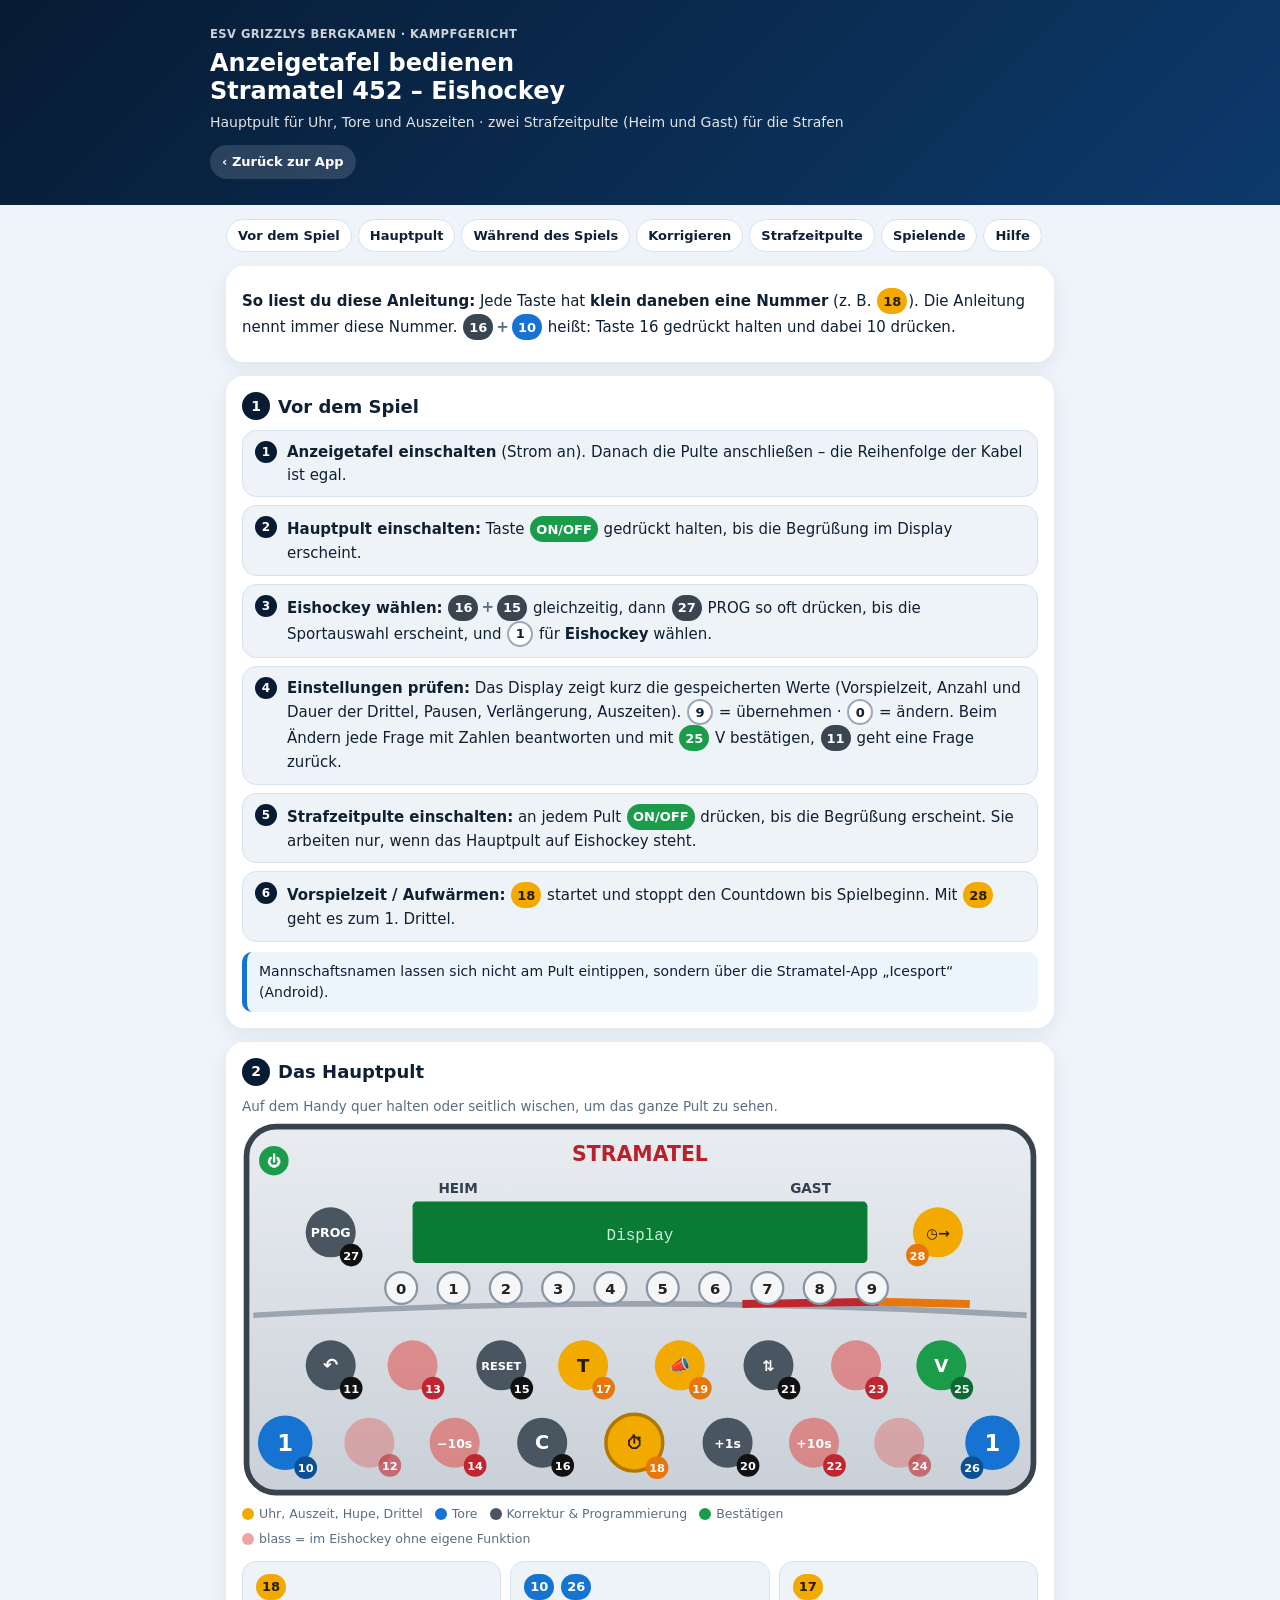
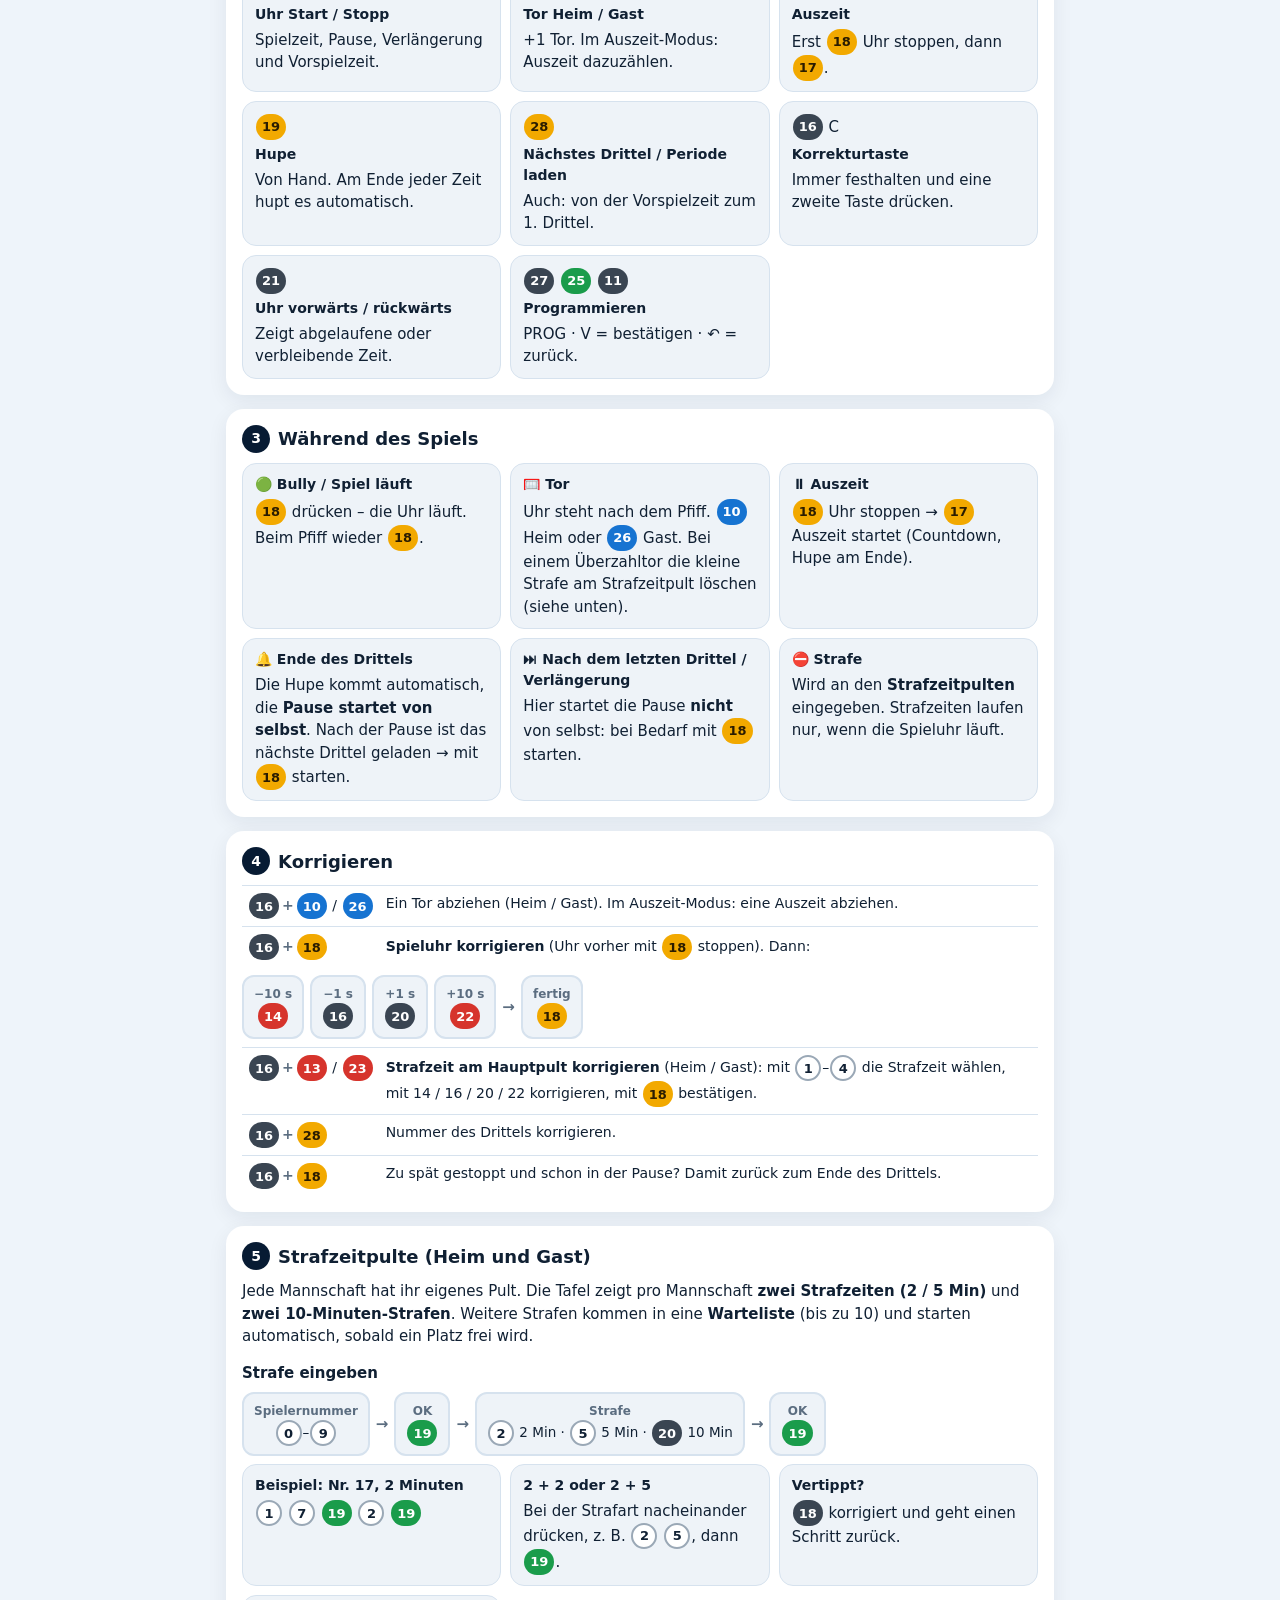
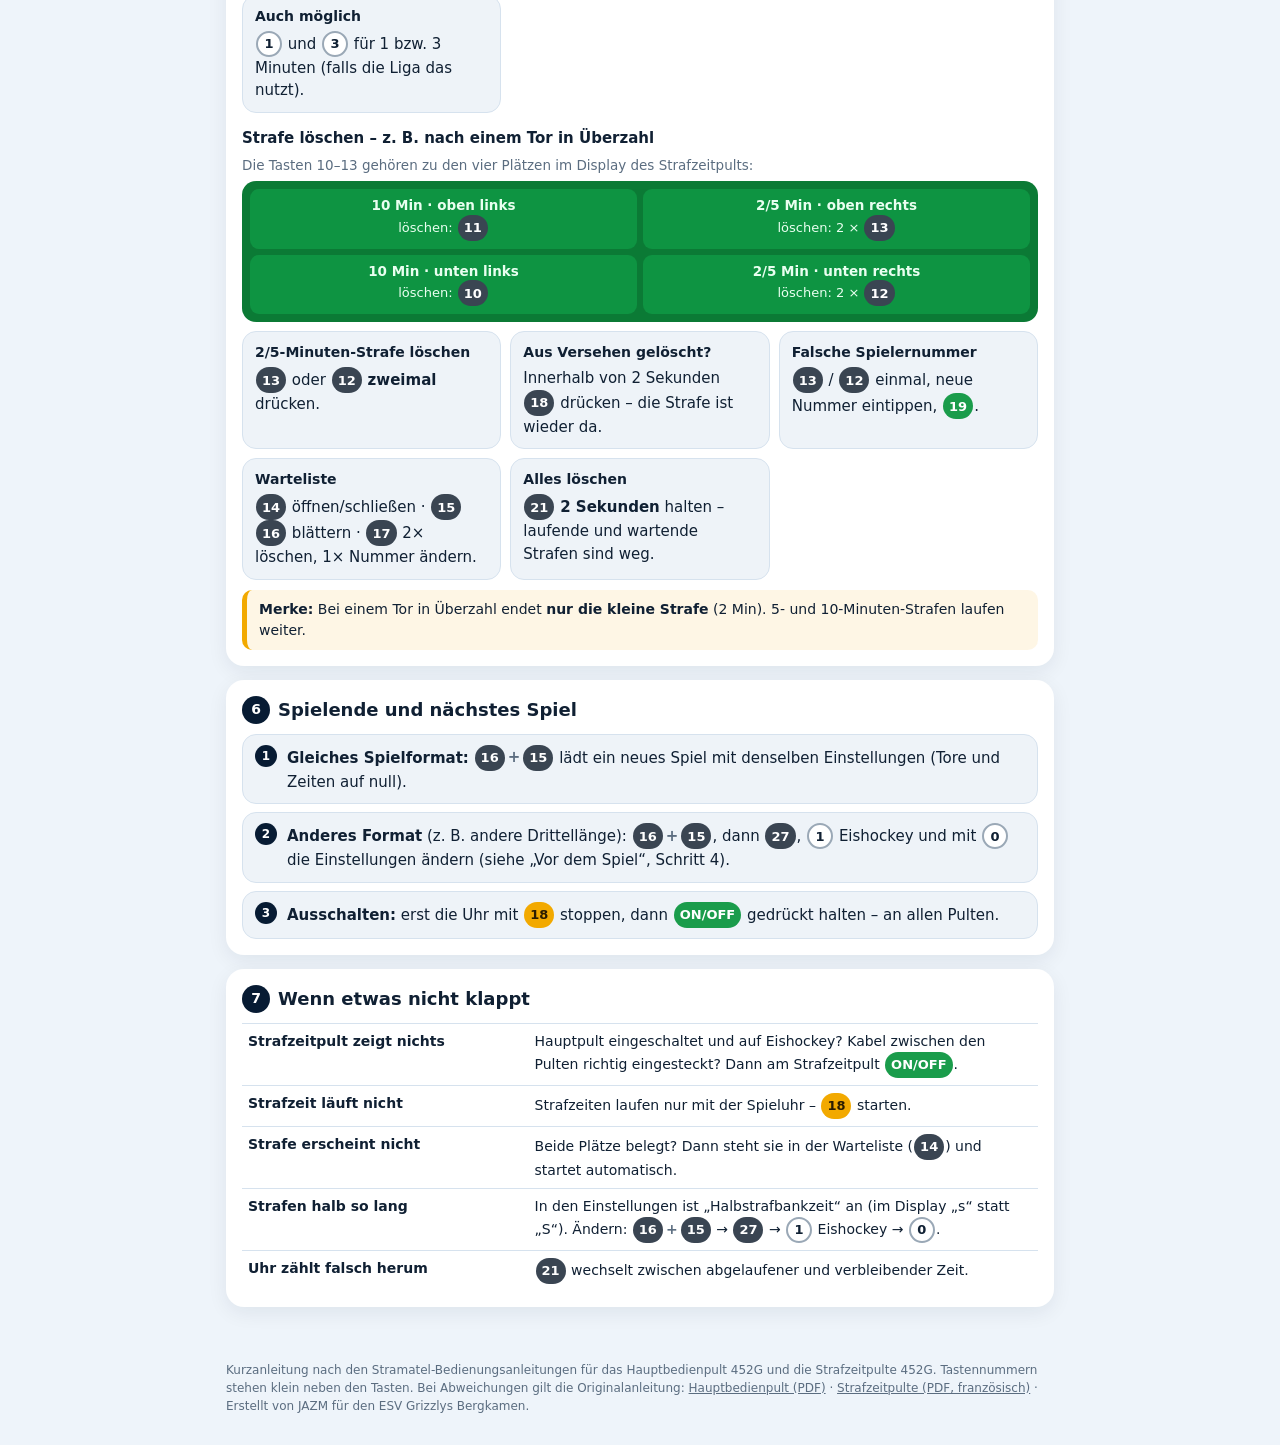
==== anleitung-anzeigetafel.html @ 380db05e "Test 1.9.1.115 (Admin-Bereich)" ====
<!doctype html>
<html lang="de">
<head>
<meta charset="utf-8">
<meta name="viewport" content="width=device-width,initial-scale=1,viewport-fit=cover">
<title>Anzeigetafel bedienen – Stramatel 452</title>
<meta name="author" content="JAZM">
<style>
:root{--bg:#eef4fa;--card:#fff;--text:#102033;--muted:#5b6d80;--line:#d6e2ee;--navy:#071b33;--blue:#1673d1;--red:#d6342c;--yellow:#f2a900;--green:#1a9c4b;--grey:#5f6b78;--chip:#eef3f8}
@media (prefers-color-scheme:dark){:root{--bg:#08111d;--card:#111d2d;--text:#e7eef8;--muted:#9fb1c5;--line:#24364d;--chip:#1a2a3f}}
*{box-sizing:border-box}
body{margin:0;background:var(--bg);color:var(--text);font:15px/1.5 system-ui,-apple-system,"Segoe UI",Roboto,sans-serif}
header{background:linear-gradient(135deg,#071b33,#0d3a6b);color:#fff;padding:22px 16px 26px}
header .in,main{max-width:860px;margin:0 auto}
header small{opacity:.8;font-weight:600;letter-spacing:.04em;text-transform:uppercase;font-size:11.5px}
header h1{margin:4px 0 6px;font-size:24px;line-height:1.2}
header p{margin:0;opacity:.88;font-size:14px}
main{padding:14px 16px 40px}
section{background:var(--card);border-radius:18px;padding:16px;margin:0 0 14px;box-shadow:0 6px 20px rgba(8,31,55,.07)}
h2{font-size:18px;margin:0 0 10px;display:flex;align-items:center;gap:8px}
h2 .n{display:inline-grid;place-items:center;width:28px;height:28px;border-radius:50%;background:var(--navy);color:#fff;font-size:14px;flex:0 0 auto}
@media (prefers-color-scheme:dark){h2 .n{background:#2b5d96}}
h3{font-size:15px;margin:14px 0 6px}
p{margin:6px 0}
.muted{color:var(--muted);font-size:13.5px}
.k{display:inline-grid;place-items:center;min-width:26px;height:26px;padding:0 6px;border-radius:13px;font-weight:800;font-size:13px;color:#fff;background:var(--grey);vertical-align:middle;margin:0 1px;line-height:1}
.k.b{background:var(--blue)}.k.r{background:var(--red)}.k.y{background:var(--yellow);color:#2a1c00}.k.g{background:var(--green)}.k.d{background:#3a4552}.k.n{background:#fff;color:#102033;border:2px solid #9aa8b6}
.plus{font-weight:900;color:var(--muted);margin:0 2px}
.steps{display:grid;gap:8px;margin:8px 0 0;padding:0;list-style:none;counter-reset:s}
.steps li{position:relative;padding:10px 12px 10px 44px;border:1px solid var(--line);border-radius:14px;background:var(--chip)}
.steps li::before{counter-increment:s;content:counter(s);position:absolute;left:12px;top:10px;width:22px;height:22px;border-radius:50%;background:var(--navy);color:#fff;font-weight:800;font-size:12px;display:grid;place-items:center}
@media (prefers-color-scheme:dark){.steps li::before{background:#2b5d96}}
.grid{display:grid;grid-template-columns:repeat(auto-fill,minmax(230px,1fr));gap:9px}
.tile{border:1px solid var(--line);border-radius:14px;padding:10px 12px;background:var(--chip)}
.tile>b:first-child,.tile>.keys+b{display:block;font-size:14px;margin-bottom:4px}
.tile .keys{margin:2px 0 4px}
.flow{display:flex;flex-wrap:wrap;align-items:center;gap:6px;margin:8px 0}
.flow .box{border:2px solid var(--line);border-radius:12px;padding:8px 10px;background:var(--chip);font-size:13.5px;text-align:center}
.flow .box b{display:block;font-size:12px;color:var(--muted);font-weight:700}
.flow .arr{font-weight:900;color:var(--muted)}
.svgwrap{overflow-x:auto;margin:6px -6px 0;padding:0 6px}
svg.pult{width:100%;min-width:500px;height:auto;display:block}
.legend{display:flex;flex-wrap:wrap;gap:6px 12px;margin-top:8px;font-size:12.5px;color:var(--muted)}
.legend span{display:inline-flex;align-items:center;gap:5px}
.legend i{width:12px;height:12px;border-radius:50%;display:inline-block}
.warn{border-left:5px solid var(--yellow);background:rgba(242,169,0,.1);border-radius:10px;padding:9px 12px;margin:10px 0 0;font-size:14px}
.tip{border-left:5px solid var(--blue);background:rgba(22,115,209,.08);border-radius:10px;padding:9px 12px;margin:10px 0 0;font-size:14px}
table{width:100%;border-collapse:collapse;font-size:14px}
td{padding:7px 6px;border-top:1px solid var(--line);vertical-align:top}
td:first-child{white-space:nowrap;width:1%}
table.hilfe td:first-child{white-space:normal;width:36%;font-weight:700}
.slots{display:grid;grid-template-columns:1fr 1fr;gap:6px;background:#0b7a35;border-radius:14px;padding:8px;margin-top:6px}
.slots div{background:#0e9442;color:#e9fff0;border-radius:9px;padding:8px;text-align:center;font-size:13px;line-height:1.3}
.slots b{display:block;font-size:13.5px}
nav.toc{display:flex;flex-wrap:wrap;gap:6px;margin:0 0 14px}
nav.toc a{background:var(--card);color:var(--text);text-decoration:none;border:1px solid var(--line);border-radius:99px;padding:6px 11px;font-size:13px;font-weight:700}
footer{max-width:860px;margin:0 auto;padding:0 16px 30px;font-size:12px;color:var(--muted)}
footer a{color:inherit}
.back{display:inline-block;margin-top:12px;color:#fff;font-weight:700;font-size:13px;text-decoration:none;background:rgba(255,255,255,.14);padding:7px 12px;border-radius:99px}
@media print{header{background:#071b33!important;-webkit-print-color-adjust:exact;print-color-adjust:exact}section{box-shadow:none;border:1px solid #ccc;break-inside:avoid}nav.toc,.back{display:none}body{background:#fff}}
</style>
</head>
<body>
<header><div class="in">
<small>ESV Grizzlys Bergkamen · Kampfgericht</small>
<h1>Anzeigetafel bedienen<br>Stramatel 452 – Eishockey</h1>
<p>Hauptpult für Uhr, Tore und Auszeiten · zwei Strafzeitpulte (Heim und Gast) für die Strafen</p>
<a class="back" href="./">‹ Zurück zur App</a>
</div></header>
<main>
<nav class="toc"><a href="#start">Vor dem Spiel</a><a href="#pult">Hauptpult</a><a href="#spiel">Während des Spiels</a><a href="#korr">Korrigieren</a><a href="#strafe">Strafzeitpulte</a><a href="#ende">Spielende</a><a href="#hilfe">Hilfe</a></nav>

<section>
<p><b>So liest du diese Anleitung:</b> Jede Taste hat <b>klein daneben eine Nummer</b> (z. B. <span class="k y">18</span>). Die Anleitung nennt immer diese Nummer. <span class="k d">16</span><span class="plus">+</span><span class="k b">10</span> heißt: Taste 16 gedrückt halten und dabei 10 drücken.</p>
</section>

<section id="start">
<h2><span class="n">1</span>Vor dem Spiel</h2>
<ol class="steps">
<li><b>Anzeigetafel einschalten</b> (Strom an). Danach die Pulte anschließen – die Reihenfolge der Kabel ist egal.</li>
<li><b>Hauptpult einschalten:</b> Taste <span class="k g">ON/OFF</span> gedrückt halten, bis die Begrüßung im Display erscheint.</li>
<li><b>Eishockey wählen:</b> <span class="k d">16</span><span class="plus">+</span><span class="k d">15</span> gleichzeitig, dann <span class="k d">27</span> PROG so oft drücken, bis die Sportauswahl erscheint, und <span class="k n">1</span> für <b>Eishockey</b> wählen.</li>
<li><b>Einstellungen prüfen:</b> Das Display zeigt kurz die gespeicherten Werte (Vorspielzeit, Anzahl und Dauer der Drittel, Pausen, Verlängerung, Auszeiten). <span class="k n">9</span> = übernehmen · <span class="k n">0</span> = ändern. Beim Ändern jede Frage mit Zahlen beantworten und mit <span class="k g">25</span> V bestätigen, <span class="k d">11</span> geht eine Frage zurück.</li>
<li><b>Strafzeitpulte einschalten:</b> an jedem Pult <span class="k g">ON/OFF</span> drücken, bis die Begrüßung erscheint. Sie arbeiten nur, wenn das Hauptpult auf Eishockey steht.</li>
<li><b>Vorspielzeit / Aufwärmen:</b> <span class="k y">18</span> startet und stoppt den Countdown bis Spielbeginn. Mit <span class="k y">28</span> geht es zum 1. Drittel.</li>
</ol>
<div class="tip">Mannschaftsnamen lassen sich nicht am Pult eintippen, sondern über die Stramatel-App „Icesport“ (Android).</div>
</section>

<section id="pult">
<h2><span class="n">2</span>Das Hauptpult</h2>
<p class="muted" style="margin:0 0 4px">Auf dem Handy quer halten oder seitlich wischen, um das ganze Pult zu sehen.</p>
<div class="svgwrap">
<svg class="pult" viewBox="0 0 700 330" role="img" aria-label="Hauptpult mit nummerierten Tasten">
<defs><linearGradient id="pg" x1="0" y1="0" x2="0" y2="1"><stop offset="0" stop-color="#e9edf1"/><stop offset="1" stop-color="#c9d0d7"/></linearGradient></defs>
<rect x="4" y="4" width="692" height="322" rx="26" fill="url(#pg)" stroke="#39434e" stroke-width="5"/>
<text x="350" y="34" text-anchor="middle" font-size="18" font-weight="800" fill="#b8202a" font-family="system-ui,sans-serif">STRAMATEL</text>
<text x="190" y="62" text-anchor="middle" font-size="12" font-weight="700" fill="#33404d" font-family="system-ui,sans-serif">HEIM</text>
<text x="500" y="62" text-anchor="middle" font-size="12" font-weight="700" fill="#33404d" font-family="system-ui,sans-serif">GAST</text>
<rect x="150" y="70" width="400" height="54" rx="4" fill="#0b7a35"/>
<text x="350" y="104" text-anchor="middle" font-size="14" fill="#c8f5d5" font-family="ui-monospace,monospace">Display</text>
<path d="M10 170 Q350 150 690 170" stroke="#9aa5b0" stroke-width="5" fill="none"/>
<path d="M440 160 L560 158" stroke="#c0262f" stroke-width="7"/><path d="M560 158 L640 160" stroke="#e8770b" stroke-width="7"/>
<g font-family="system-ui,sans-serif" font-weight="800" text-anchor="middle">
<!-- Ein/Aus, PROG, 28 -->
<circle cx="28" cy="34" r="13" fill="#1a9c4b"/><text x="28" y="39" font-size="12" fill="#fff">⏻</text>
<g id="k27"><circle cx="78" cy="97" r="22" fill="#4a5562"/><text x="78" y="101" font-size="11" fill="#fff">PROG</text><circle cx="96" cy="117" r="10" fill="#111"/><text x="96" y="121" font-size="10" fill="#fff">27</text></g>
<g><circle cx="612" cy="97" r="22" fill="#f2a900"/><text x="612" y="102" font-size="12" fill="#2a1c00">◷→</text><circle cx="594" cy="117" r="10" fill="#e8770b"/><text x="594" y="121" font-size="10" fill="#fff">28</text></g>
<!-- Ziffern -->
<g font-size="13" fill="#222">
<circle cx="140" cy="146" r="14" fill="#f4f6f8" stroke="#8a96a3" stroke-width="2"/><text x="140" y="151">0</text>
<circle cx="186" cy="146" r="14" fill="#f4f6f8" stroke="#8a96a3" stroke-width="2"/><text x="186" y="151">1</text>
<circle cx="232" cy="146" r="14" fill="#f4f6f8" stroke="#8a96a3" stroke-width="2"/><text x="232" y="151">2</text>
<circle cx="278" cy="146" r="14" fill="#f4f6f8" stroke="#8a96a3" stroke-width="2"/><text x="278" y="151">3</text>
<circle cx="324" cy="146" r="14" fill="#f4f6f8" stroke="#8a96a3" stroke-width="2"/><text x="324" y="151">4</text>
<circle cx="370" cy="146" r="14" fill="#f4f6f8" stroke="#8a96a3" stroke-width="2"/><text x="370" y="151">5</text>
<circle cx="416" cy="146" r="14" fill="#f4f6f8" stroke="#8a96a3" stroke-width="2"/><text x="416" y="151">6</text>
<circle cx="462" cy="146" r="14" fill="#f4f6f8" stroke="#8a96a3" stroke-width="2"/><text x="462" y="151">7</text>
<circle cx="508" cy="146" r="14" fill="#f4f6f8" stroke="#8a96a3" stroke-width="2"/><text x="508" y="151">8</text>
<circle cx="554" cy="146" r="14" fill="#f4f6f8" stroke="#8a96a3" stroke-width="2"/><text x="554" y="151">9</text>
</g>
<!-- Reihe 3: 11 13 15 17 19 21 23 25 -->
<g font-size="11">
<circle cx="78" cy="214" r="22" fill="#4a5562"/><text x="78" y="219" font-size="16" fill="#fff">↶</text><circle cx="96" cy="234" r="10" fill="#111"/><text x="96" y="238" font-size="10" fill="#fff">11</text>
<circle cx="150" cy="214" r="22" fill="#e04b45" opacity=".55"/><circle cx="168" cy="234" r="10" fill="#c0262f"/><text x="168" y="238" font-size="10" fill="#fff">13</text>
<circle cx="228" cy="214" r="22" fill="#4a5562"/><text x="228" y="218" font-size="10" fill="#fff">RESET</text><circle cx="246" cy="234" r="10" fill="#111"/><text x="246" y="238" font-size="10" fill="#fff">15</text>
<circle cx="300" cy="214" r="22" fill="#f2a900"/><text x="300" y="220" font-size="16" fill="#2a1c00">T</text><circle cx="318" cy="234" r="10" fill="#e8770b"/><text x="318" y="238" font-size="10" fill="#fff">17</text>
<circle cx="385" cy="214" r="22" fill="#f2a900"/><text x="385" y="219" font-size="15" fill="#2a1c00">📣</text><circle cx="403" cy="234" r="10" fill="#e8770b"/><text x="403" y="238" font-size="10" fill="#fff">19</text>
<circle cx="463" cy="214" r="22" fill="#4a5562"/><text x="463" y="219" font-size="13" fill="#fff">⇅</text><circle cx="481" cy="234" r="10" fill="#111"/><text x="481" y="238" font-size="10" fill="#fff">21</text>
<circle cx="540" cy="214" r="22" fill="#e04b45" opacity=".55"/><circle cx="558" cy="234" r="10" fill="#c0262f"/><text x="558" y="238" font-size="10" fill="#fff">23</text>
<circle cx="615" cy="214" r="22" fill="#1a9c4b"/><text x="615" y="220" font-size="16" fill="#fff">V</text><circle cx="633" cy="234" r="10" fill="#0d6a31"/><text x="633" y="238" font-size="10" fill="#fff">25</text>
</g>
<!-- Reihe 4: 10 12 14 16 18 20 22 24 26 -->
<g font-size="11">
<circle cx="38" cy="282" r="24" fill="#1673d1"/><text x="38" y="289" font-size="20" fill="#fff">1</text><circle cx="56" cy="304" r="10" fill="#0b4f94"/><text x="56" y="308" font-size="10" fill="#fff">10</text>
<circle cx="112" cy="282" r="22" fill="#e04b45" opacity=".35"/><circle cx="130" cy="302" r="10" fill="#c0262f" opacity=".6"/><text x="130" y="306" font-size="10" fill="#fff">12</text>
<circle cx="187" cy="282" r="22" fill="#e04b45" opacity=".55"/><text x="187" y="287" font-size="11" fill="#fff">−10s</text><circle cx="205" cy="302" r="10" fill="#c0262f"/><text x="205" y="306" font-size="10" fill="#fff">14</text>
<circle cx="264" cy="282" r="22" fill="#4a5562"/><text x="264" y="288" font-size="17" fill="#fff">C</text><circle cx="282" cy="302" r="10" fill="#111"/><text x="282" y="306" font-size="10" fill="#fff">16</text>
<circle cx="345" cy="282" r="25" fill="#f2a900" stroke="#b07800" stroke-width="3"/><text x="345" y="288" font-size="15" fill="#2a1c00">⏱</text><circle cx="365" cy="304" r="10" fill="#e8770b"/><text x="365" y="308" font-size="10" fill="#fff">18</text>
<circle cx="427" cy="282" r="22" fill="#4a5562"/><text x="427" y="287" font-size="11" fill="#fff">+1s</text><circle cx="445" cy="302" r="10" fill="#111"/><text x="445" y="306" font-size="10" fill="#fff">20</text>
<circle cx="503" cy="282" r="22" fill="#e04b45" opacity=".55"/><text x="503" y="287" font-size="11" fill="#fff">+10s</text><circle cx="521" cy="302" r="10" fill="#c0262f"/><text x="521" y="306" font-size="10" fill="#fff">22</text>
<circle cx="578" cy="282" r="22" fill="#e04b45" opacity=".35"/><circle cx="596" cy="302" r="10" fill="#c0262f" opacity=".6"/><text x="596" y="306" font-size="10" fill="#fff">24</text>
<circle cx="660" cy="282" r="24" fill="#1673d1"/><text x="660" y="289" font-size="20" fill="#fff">1</text><circle cx="642" cy="304" r="10" fill="#0b4f94"/><text x="642" y="308" font-size="10" fill="#fff">26</text>
</g>
</g>
</svg>
</div>
<div class="legend"><span><i style="background:#f2a900"></i>Uhr, Auszeit, Hupe, Drittel</span><span><i style="background:#1673d1"></i>Tore</span><span><i style="background:#4a5562"></i>Korrektur &amp; Programmierung</span><span><i style="background:#1a9c4b"></i>Bestätigen</span><span><i style="background:#e04b45;opacity:.5"></i>blass = im Eishockey ohne eigene Funktion</span></div>
<div class="grid" style="margin-top:12px">
<div class="tile"><div class="keys"><span class="k y">18</span></div><b>Uhr Start / Stopp</b>Spielzeit, Pause, Verlängerung und Vorspielzeit.</div>
<div class="tile"><div class="keys"><span class="k b">10</span> <span class="k b">26</span></div><b>Tor Heim / Gast</b>+1 Tor. Im Auszeit-Modus: Auszeit dazuzählen.</div>
<div class="tile"><div class="keys"><span class="k y">17</span></div><b>Auszeit</b>Erst <span class="k y">18</span> Uhr stoppen, dann <span class="k y">17</span>.</div>
<div class="tile"><div class="keys"><span class="k y">19</span></div><b>Hupe</b>Von Hand. Am Ende jeder Zeit hupt es automatisch.</div>
<div class="tile"><div class="keys"><span class="k y">28</span></div><b>Nächstes Drittel / Periode laden</b>Auch: von der Vorspielzeit zum 1. Drittel.</div>
<div class="tile"><div class="keys"><span class="k d">16</span> C</div><b>Korrekturtaste</b>Immer festhalten und eine zweite Taste drücken.</div>
<div class="tile"><div class="keys"><span class="k d">21</span></div><b>Uhr vorwärts / rückwärts</b>Zeigt abgelaufene oder verbleibende Zeit.</div>
<div class="tile"><div class="keys"><span class="k d">27</span> <span class="k g">25</span> <span class="k d">11</span></div><b>Programmieren</b>PROG · V = bestätigen · ↶ = zurück.</div>
</div>
</section>

<section id="spiel">
<h2><span class="n">3</span>Während des Spiels</h2>
<div class="grid">
<div class="tile"><b>🟢 Bully / Spiel läuft</b><span class="k y">18</span> drücken – die Uhr läuft. Beim Pfiff wieder <span class="k y">18</span>.</div>
<div class="tile"><b>🥅 Tor</b>Uhr steht nach dem Pfiff. <span class="k b">10</span> Heim oder <span class="k b">26</span> Gast. Bei einem Überzahltor die kleine Strafe am Strafzeitpult löschen (siehe unten).</div>
<div class="tile"><b>⏸ Auszeit</b><span class="k y">18</span> Uhr stoppen → <span class="k y">17</span> Auszeit startet (Countdown, Hupe am Ende).</div>
<div class="tile"><b>🔔 Ende des Drittels</b>Die Hupe kommt automatisch, die <b>Pause startet von selbst</b>. Nach der Pause ist das nächste Drittel geladen → mit <span class="k y">18</span> starten.</div>
<div class="tile"><b>⏭ Nach dem letzten Drittel / Verlängerung</b>Hier startet die Pause <b>nicht</b> von selbst: bei Bedarf mit <span class="k y">18</span> starten.</div>
<div class="tile"><b>⛔ Strafe</b>Wird an den <b>Strafzeitpulten</b> eingegeben. Strafzeiten laufen nur, wenn die Spieluhr läuft.</div>
</div>
</section>

<section id="korr">
<h2><span class="n">4</span>Korrigieren</h2>
<table>
<tr><td><span class="k d">16</span><span class="plus">+</span><span class="k b">10</span> / <span class="k b">26</span></td><td>Ein Tor abziehen (Heim / Gast). Im Auszeit-Modus: eine Auszeit abziehen.</td></tr>
<tr><td><span class="k d">16</span><span class="plus">+</span><span class="k y">18</span></td><td><b>Spieluhr korrigieren</b> (Uhr vorher mit <span class="k y">18</span> stoppen). Dann:</td></tr>
</table>
<div class="flow"><div class="box"><b>−10 s</b><span class="k r">14</span></div><div class="box"><b>−1 s</b><span class="k d">16</span></div><div class="box"><b>+1 s</b><span class="k d">20</span></div><div class="box"><b>+10 s</b><span class="k r">22</span></div><span class="arr">→</span><div class="box"><b>fertig</b><span class="k y">18</span></div></div>
<table>
<tr><td><span class="k d">16</span><span class="plus">+</span><span class="k r">13</span> / <span class="k r">23</span></td><td><b>Strafzeit am Hauptpult korrigieren</b> (Heim / Gast): mit <span class="k n">1</span>–<span class="k n">4</span> die Strafzeit wählen, mit 14 / 16 / 20 / 22 korrigieren, mit <span class="k y">18</span> bestätigen.</td></tr>
<tr><td><span class="k d">16</span><span class="plus">+</span><span class="k y">28</span></td><td>Nummer des Drittels korrigieren.</td></tr>
<tr><td><span class="k d">16</span><span class="plus">+</span><span class="k y">18</span></td><td>Zu spät gestoppt und schon in der Pause? Damit zurück zum Ende des Drittels.</td></tr>
</table>
</section>

<section id="strafe">
<h2><span class="n">5</span>Strafzeitpulte (Heim und Gast)</h2>
<p>Jede Mannschaft hat ihr eigenes Pult. Die Tafel zeigt pro Mannschaft <b>zwei Strafzeiten (2 / 5 Min)</b> und <b>zwei 10-Minuten-Strafen</b>. Weitere Strafen kommen in eine <b>Warteliste</b> (bis zu 10) und starten automatisch, sobald ein Platz frei wird.</p>
<h3>Strafe eingeben</h3>
<div class="flow">
<div class="box"><b>Spielernummer</b><span class="k n">0</span>–<span class="k n">9</span></div><span class="arr">→</span>
<div class="box"><b>OK</b><span class="k g">19</span></div><span class="arr">→</span>
<div class="box"><b>Strafe</b><span class="k n">2</span> 2 Min · <span class="k n">5</span> 5 Min · <span class="k d">20</span> 10 Min</div><span class="arr">→</span>
<div class="box"><b>OK</b><span class="k g">19</span></div>
</div>
<div class="grid">
<div class="tile"><b>Beispiel: Nr. 17, 2 Minuten</b><span class="k n">1</span> <span class="k n">7</span> <span class="k g">19</span> <span class="k n">2</span> <span class="k g">19</span></div>
<div class="tile"><b>2 + 2 oder 2 + 5</b>Bei der Strafart nacheinander drücken, z. B. <span class="k n">2</span> <span class="k n">5</span>, dann <span class="k g">19</span>.</div>
<div class="tile"><b>Vertippt?</b><span class="k d">18</span> korrigiert und geht einen Schritt zurück.</div>
<div class="tile"><b>Auch möglich</b><span class="k n">1</span> und <span class="k n">3</span> für 1 bzw. 3 Minuten (falls die Liga das nutzt).</div>
</div>
<h3>Strafe löschen – z. B. nach einem Tor in Überzahl</h3>
<p class="muted">Die Tasten 10–13 gehören zu den vier Plätzen im Display des Strafzeitpults:</p>
<div class="slots"><div><b>10 Min · oben links</b>löschen: <span class="k d">11</span></div><div><b>2/5 Min · oben rechts</b>löschen: 2 × <span class="k d">13</span></div><div><b>10 Min · unten links</b>löschen: <span class="k d">10</span></div><div><b>2/5 Min · unten rechts</b>löschen: 2 × <span class="k d">12</span></div></div>
<div class="grid" style="margin-top:9px">
<div class="tile"><b>2/5-Minuten-Strafe löschen</b><span class="k d">13</span> oder <span class="k d">12</span> <b>zweimal</b> drücken.</div>
<div class="tile"><b>Aus Versehen gelöscht?</b>Innerhalb von 2 Sekunden <span class="k d">18</span> drücken – die Strafe ist wieder da.</div>
<div class="tile"><b>Falsche Spielernummer</b><span class="k d">13</span> / <span class="k d">12</span> einmal, neue Nummer eintippen, <span class="k g">19</span>.</div>
<div class="tile"><b>Warteliste</b><span class="k d">14</span> öffnen/schließen · <span class="k d">15</span> <span class="k d">16</span> blättern · <span class="k d">17</span> 2× löschen, 1× Nummer ändern.</div>
<div class="tile"><b>Alles löschen</b><span class="k d">21</span> <b>2 Sekunden</b> halten – laufende und wartende Strafen sind weg.</div>
</div>
<div class="warn"><b>Merke:</b> Bei einem Tor in Überzahl endet <b>nur die kleine Strafe</b> (2 Min). 5- und 10-Minuten-Strafen laufen weiter.</div>
</section>

<section id="ende">
<h2><span class="n">6</span>Spielende und nächstes Spiel</h2>
<ol class="steps">
<li><b>Gleiches Spielformat:</b> <span class="k d">16</span><span class="plus">+</span><span class="k d">15</span> lädt ein neues Spiel mit denselben Einstellungen (Tore und Zeiten auf null).</li>
<li><b>Anderes Format</b> (z. B. andere Drittellänge): <span class="k d">16</span><span class="plus">+</span><span class="k d">15</span>, dann <span class="k d">27</span>, <span class="k n">1</span> Eishockey und mit <span class="k n">0</span> die Einstellungen ändern (siehe „Vor dem Spiel“, Schritt 4).</li>
<li><b>Ausschalten:</b> erst die Uhr mit <span class="k y">18</span> stoppen, dann <span class="k g">ON/OFF</span> gedrückt halten – an allen Pulten.</li>
</ol>
</section>

<section id="hilfe">
<h2><span class="n">7</span>Wenn etwas nicht klappt</h2>
<table class="hilfe">
<tr><td>Strafzeitpult zeigt nichts</td><td>Hauptpult eingeschaltet und auf Eishockey? Kabel zwischen den Pulten richtig eingesteckt? Dann am Strafzeitpult <span class="k g">ON/OFF</span>.</td></tr>
<tr><td>Strafzeit läuft nicht</td><td>Strafzeiten laufen nur mit der Spieluhr – <span class="k y">18</span> starten.</td></tr>
<tr><td>Strafe erscheint nicht</td><td>Beide Plätze belegt? Dann steht sie in der Warteliste (<span class="k d">14</span>) und startet automatisch.</td></tr>
<tr><td>Strafen halb so lang</td><td>In den Einstellungen ist „Halbstrafbankzeit“ an (im Display „s“ statt „S“). Ändern: <span class="k d">16</span><span class="plus">+</span><span class="k d">15</span> → <span class="k d">27</span> → <span class="k n">1</span> Eishockey → <span class="k n">0</span>.</td></tr>
<tr><td>Uhr zählt falsch herum</td><td><span class="k d">21</span> wechselt zwischen abgelaufener und verbleibender Zeit.</td></tr>
</table>
</section>
</main>
<footer>Kurzanleitung nach den Stramatel-Bedienungsanleitungen für das Hauptbedienpult 452G und die Strafzeitpulte 452G. Tastennummern stehen klein neben den Tasten. Bei Abweichungen gilt die Originalanleitung: <a href="https://pimage.sport-thieme.de/pdf/Bedienungsanleitung_Hauptbedienpult_Stramatel_Anzeigetafel_3971909_INT.pdf" target="_blank" rel="noopener">Hauptbedienpult (PDF)</a> · <a href="https://www.stramatel.com/wp-content/uploads/2023/03/UF452GPT_G-Pupitres-penalites-452G.pdf" target="_blank" rel="noopener">Strafzeitpulte (PDF, französisch)</a> · Erstellt von JAZM für den ESV Grizzlys Bergkamen.</footer>
</body>
</html>
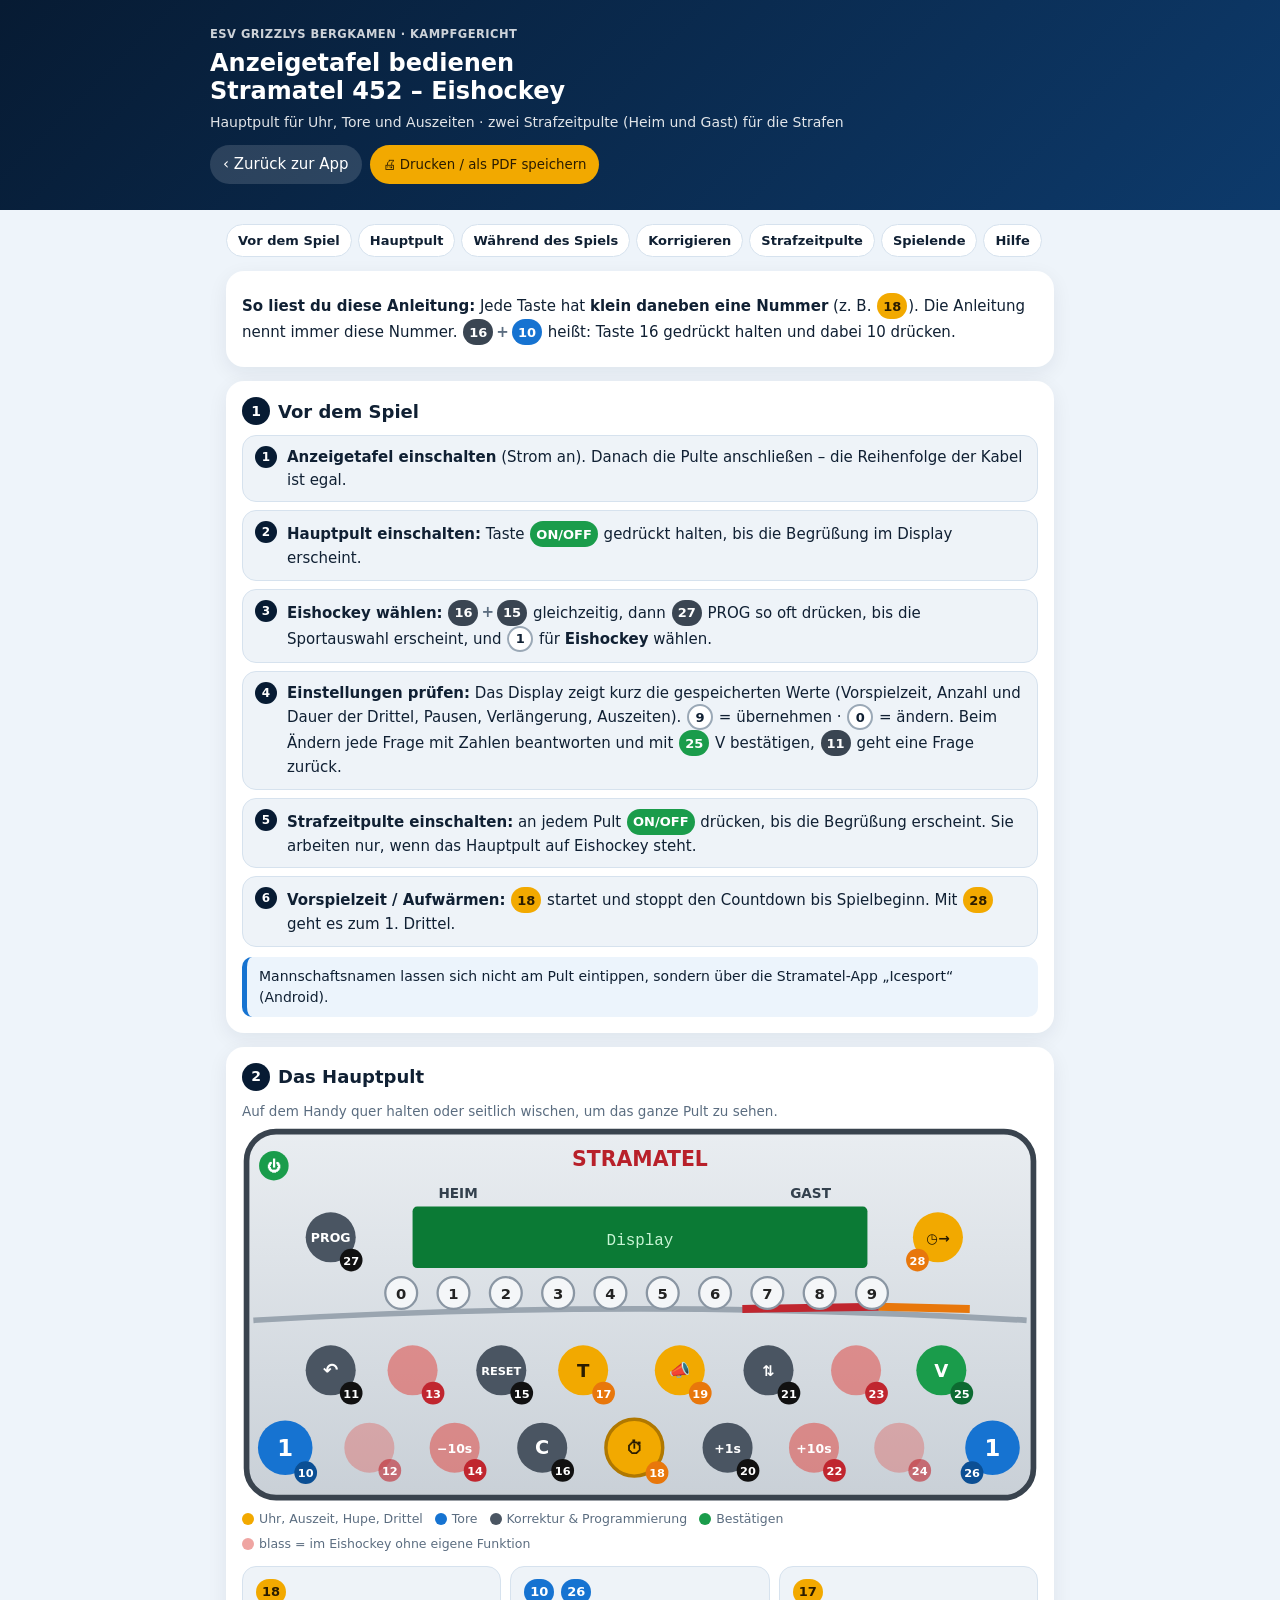
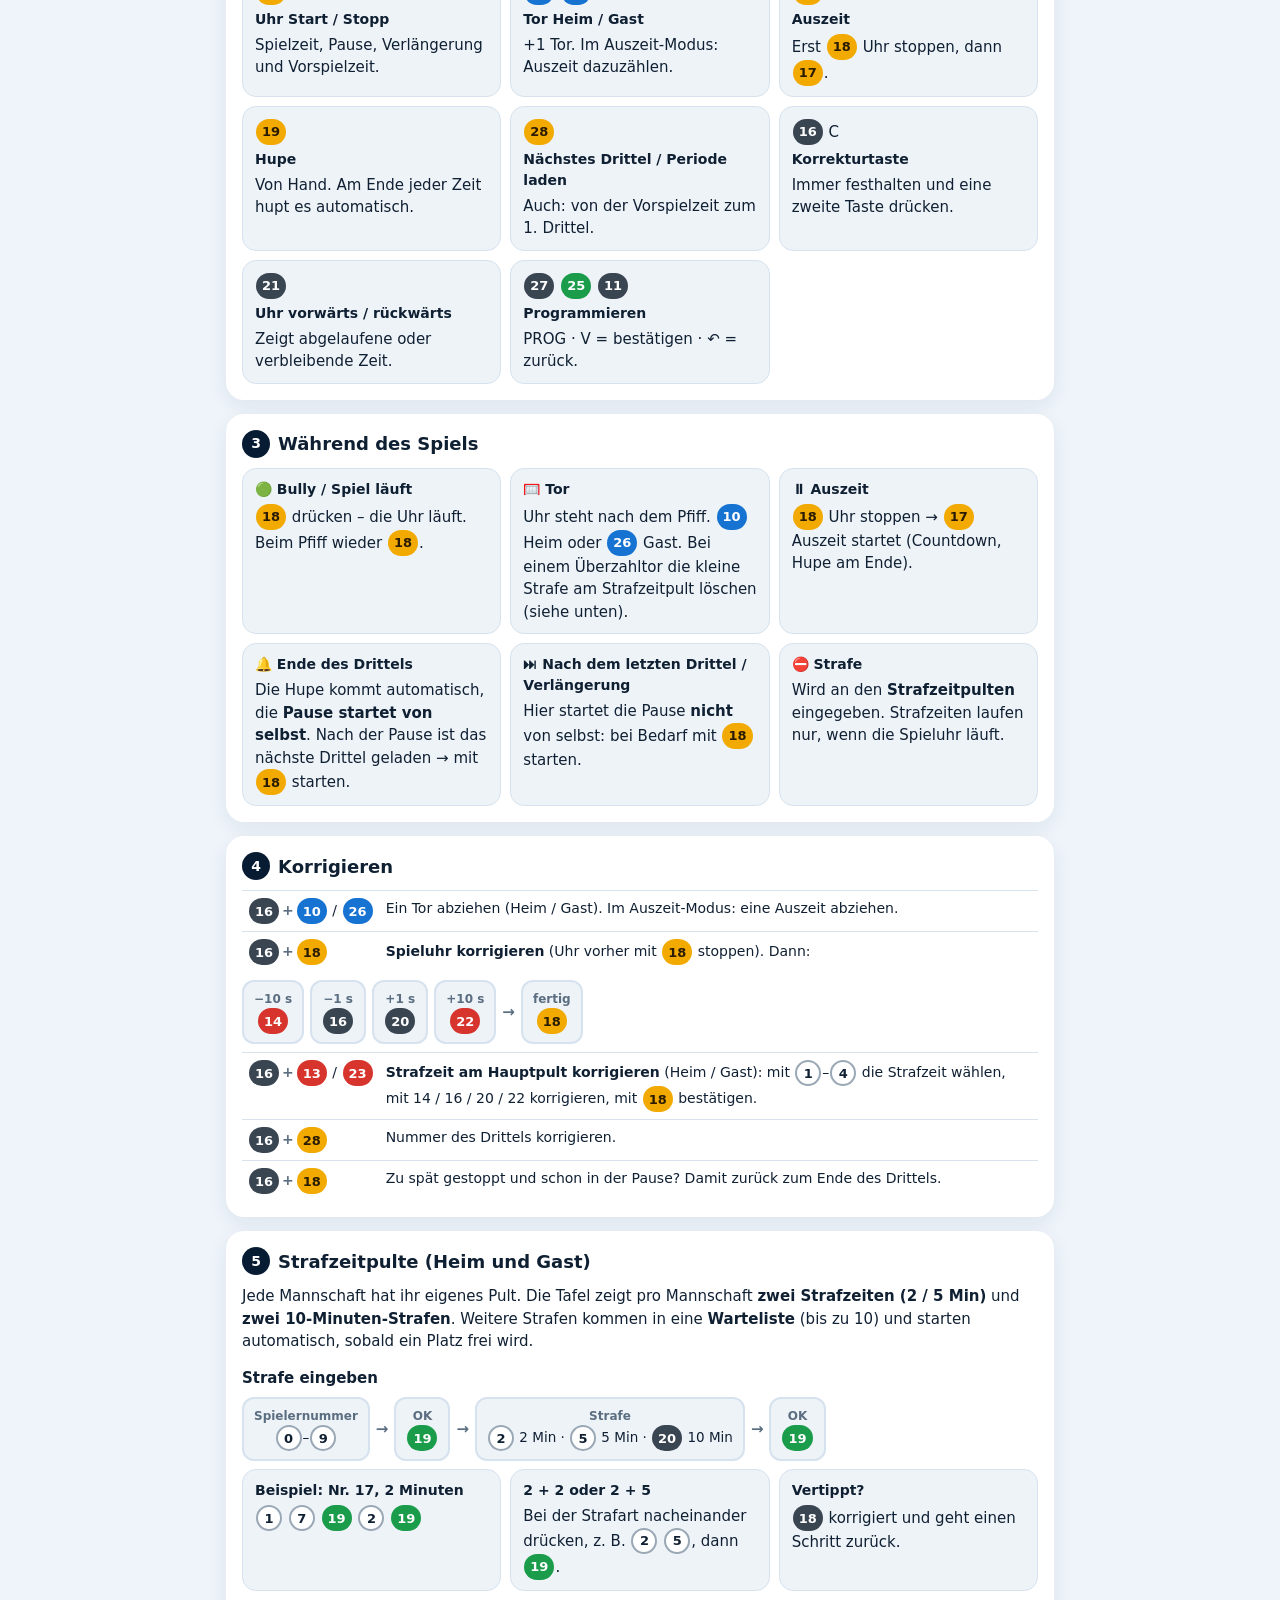
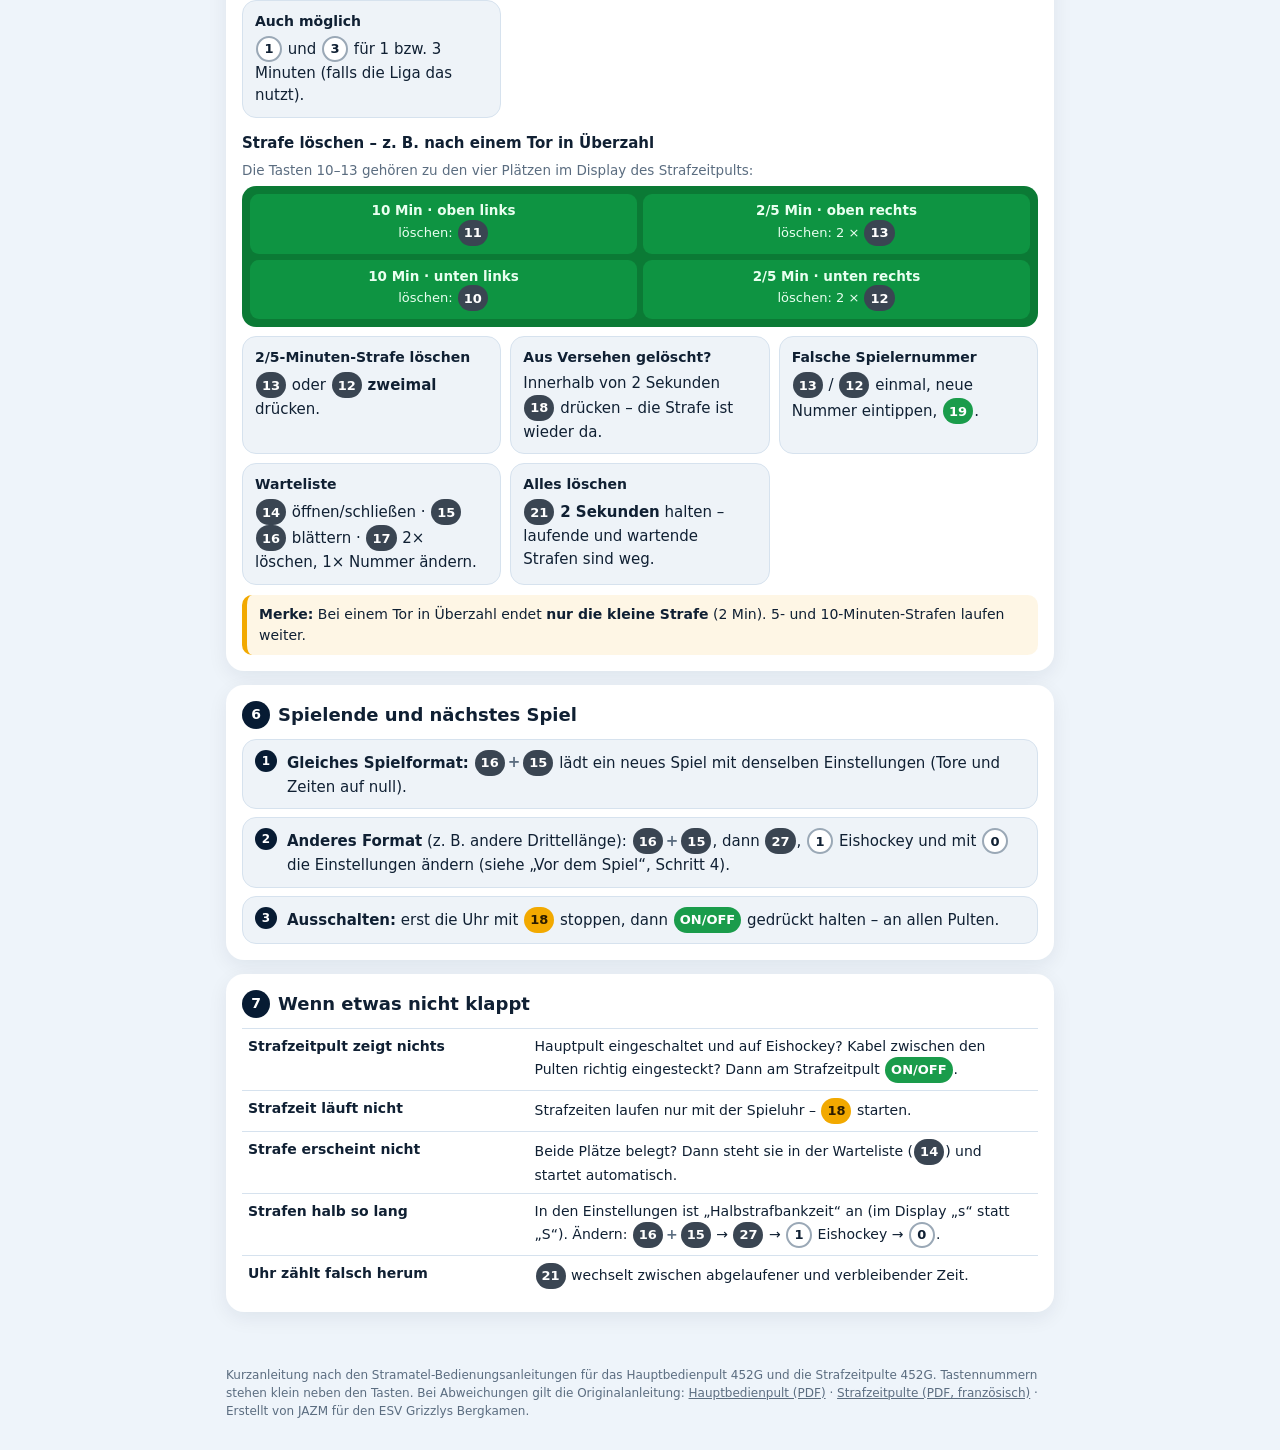
==== commit 643d7b5f: "Test 1.9.1.116 (Admin-Bereich)" ====
--- a/anleitung-anzeigetafel.html
+++ b/anleitung-anzeigetafel.html
@@ -56,8 +56,10 @@
 nav.toc a{background:var(--card);color:var(--text);text-decoration:none;border:1px solid var(--line);border-radius:99px;padding:6px 11px;font-size:13px;font-weight:700}
 footer{max-width:860px;margin:0 auto;padding:0 16px 30px;font-size:12px;color:var(--muted)}
 footer a{color:inherit}
-.back{display:inline-block;margin-top:12px;color:#fff;font-weight:700;font-size:13px;text-decoration:none;background:rgba(255,255,255,.14);padding:7px 12px;border-radius:99px}
-@media print{header{background:#071b33!important;-webkit-print-color-adjust:exact;print-color-adjust:exact}section{box-shadow:none;border:1px solid #ccc;break-inside:avoid}nav.toc,.back{display:none}body{background:#fff}}
+.hbtns{display:flex;flex-wrap:wrap;gap:8px;margin-top:12px}
+.back{display:inline-block;color:#fff;font:700 13px/1.2 inherit;font-family:inherit;text-decoration:none;background:rgba(255,255,255,.14);padding:8px 13px;border-radius:99px;border:0;cursor:pointer}
+.back.print{background:#f2a900;color:#2a1c00}
+@media print{header{background:#071b33!important;-webkit-print-color-adjust:exact;print-color-adjust:exact}section{box-shadow:none;border:1px solid #ccc;break-inside:avoid}nav.toc,.hbtns,.back{display:none}body{background:#fff}}
 </style>
 </head>
 <body>
@@ -65,7 +67,7 @@
 <small>ESV Grizzlys Bergkamen · Kampfgericht</small>
 <h1>Anzeigetafel bedienen<br>Stramatel 452 – Eishockey</h1>
 <p>Hauptpult für Uhr, Tore und Auszeiten · zwei Strafzeitpulte (Heim und Gast) für die Strafen</p>
-<a class="back" href="./">‹ Zurück zur App</a>
+<div class="hbtns"><a class="back" href="./">‹ Zurück zur App</a><button class="back print" type="button" onclick="window.print()">🖨 Drucken / als PDF speichern</button></div>
 </div></header>
 <main>
 <nav class="toc"><a href="#start">Vor dem Spiel</a><a href="#pult">Hauptpult</a><a href="#spiel">Während des Spiels</a><a href="#korr">Korrigieren</a><a href="#strafe">Strafzeitpulte</a><a href="#ende">Spielende</a><a href="#hilfe">Hilfe</a></nav>
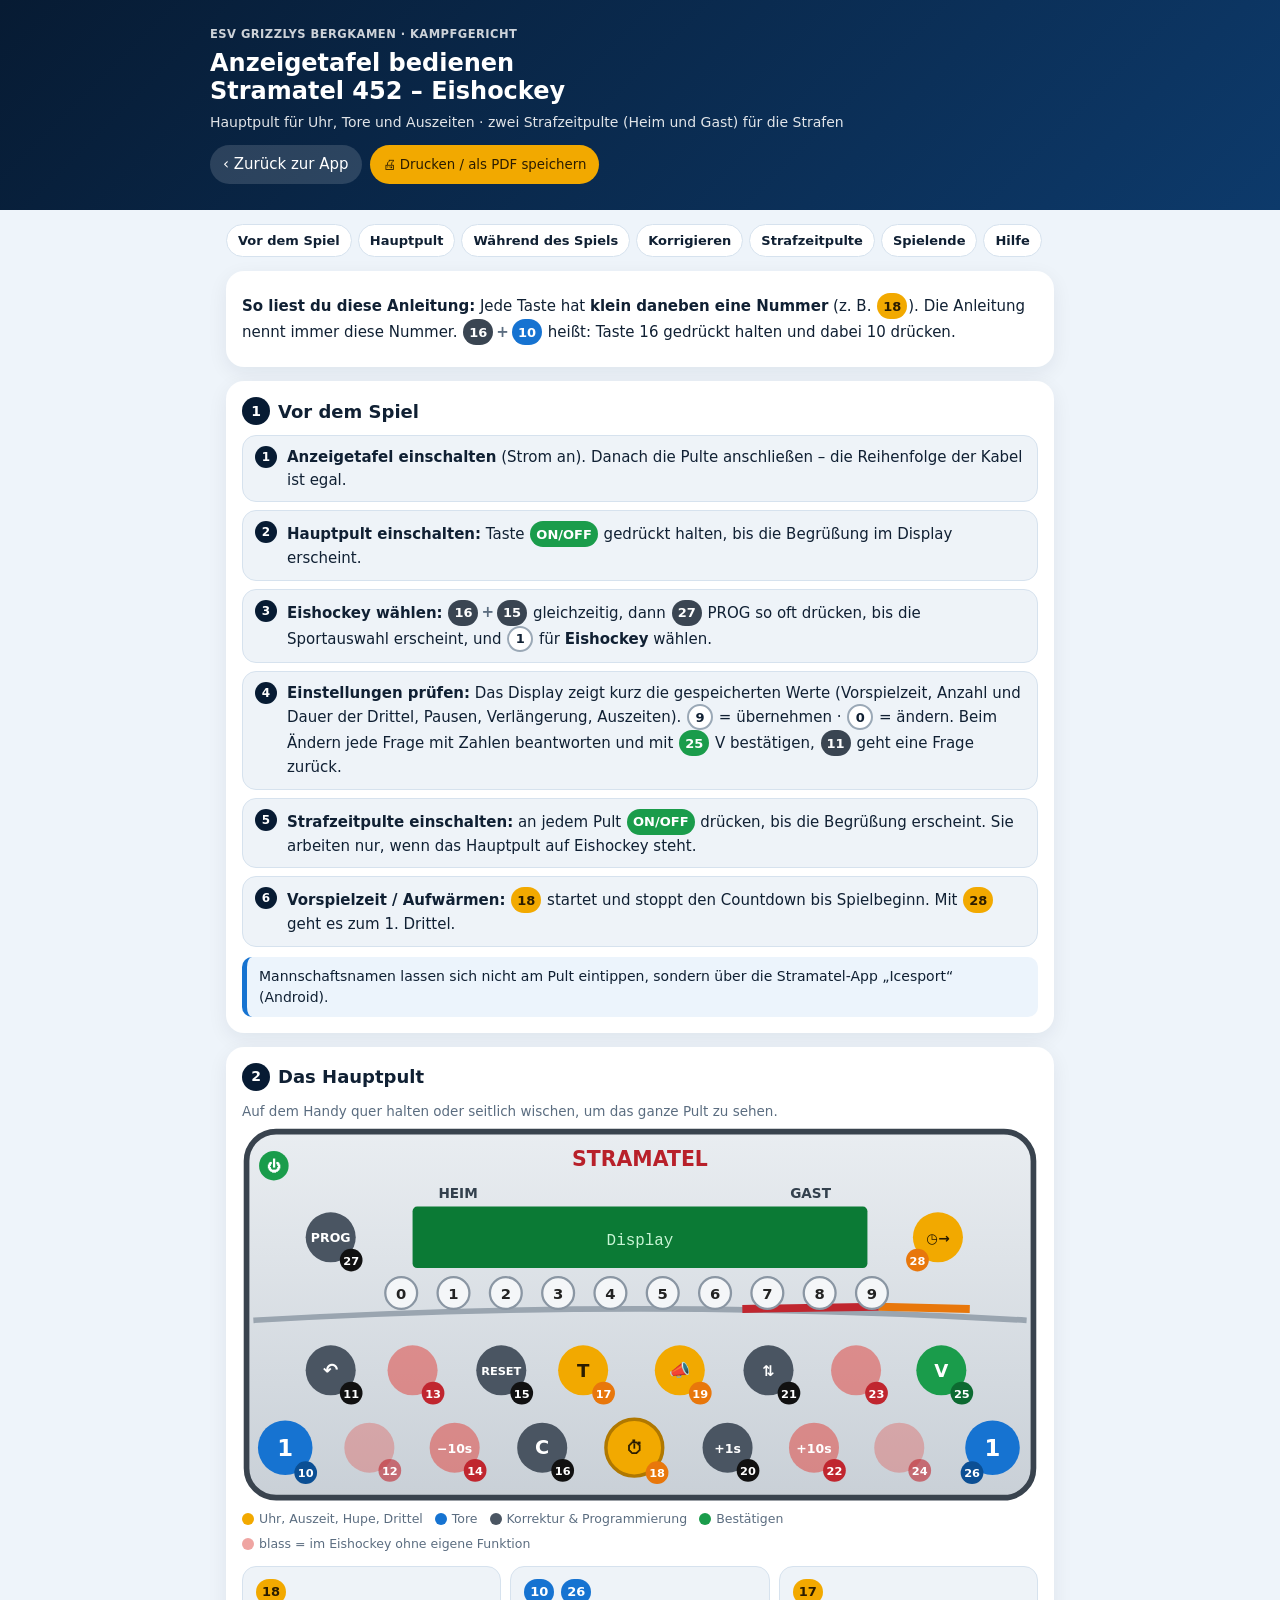
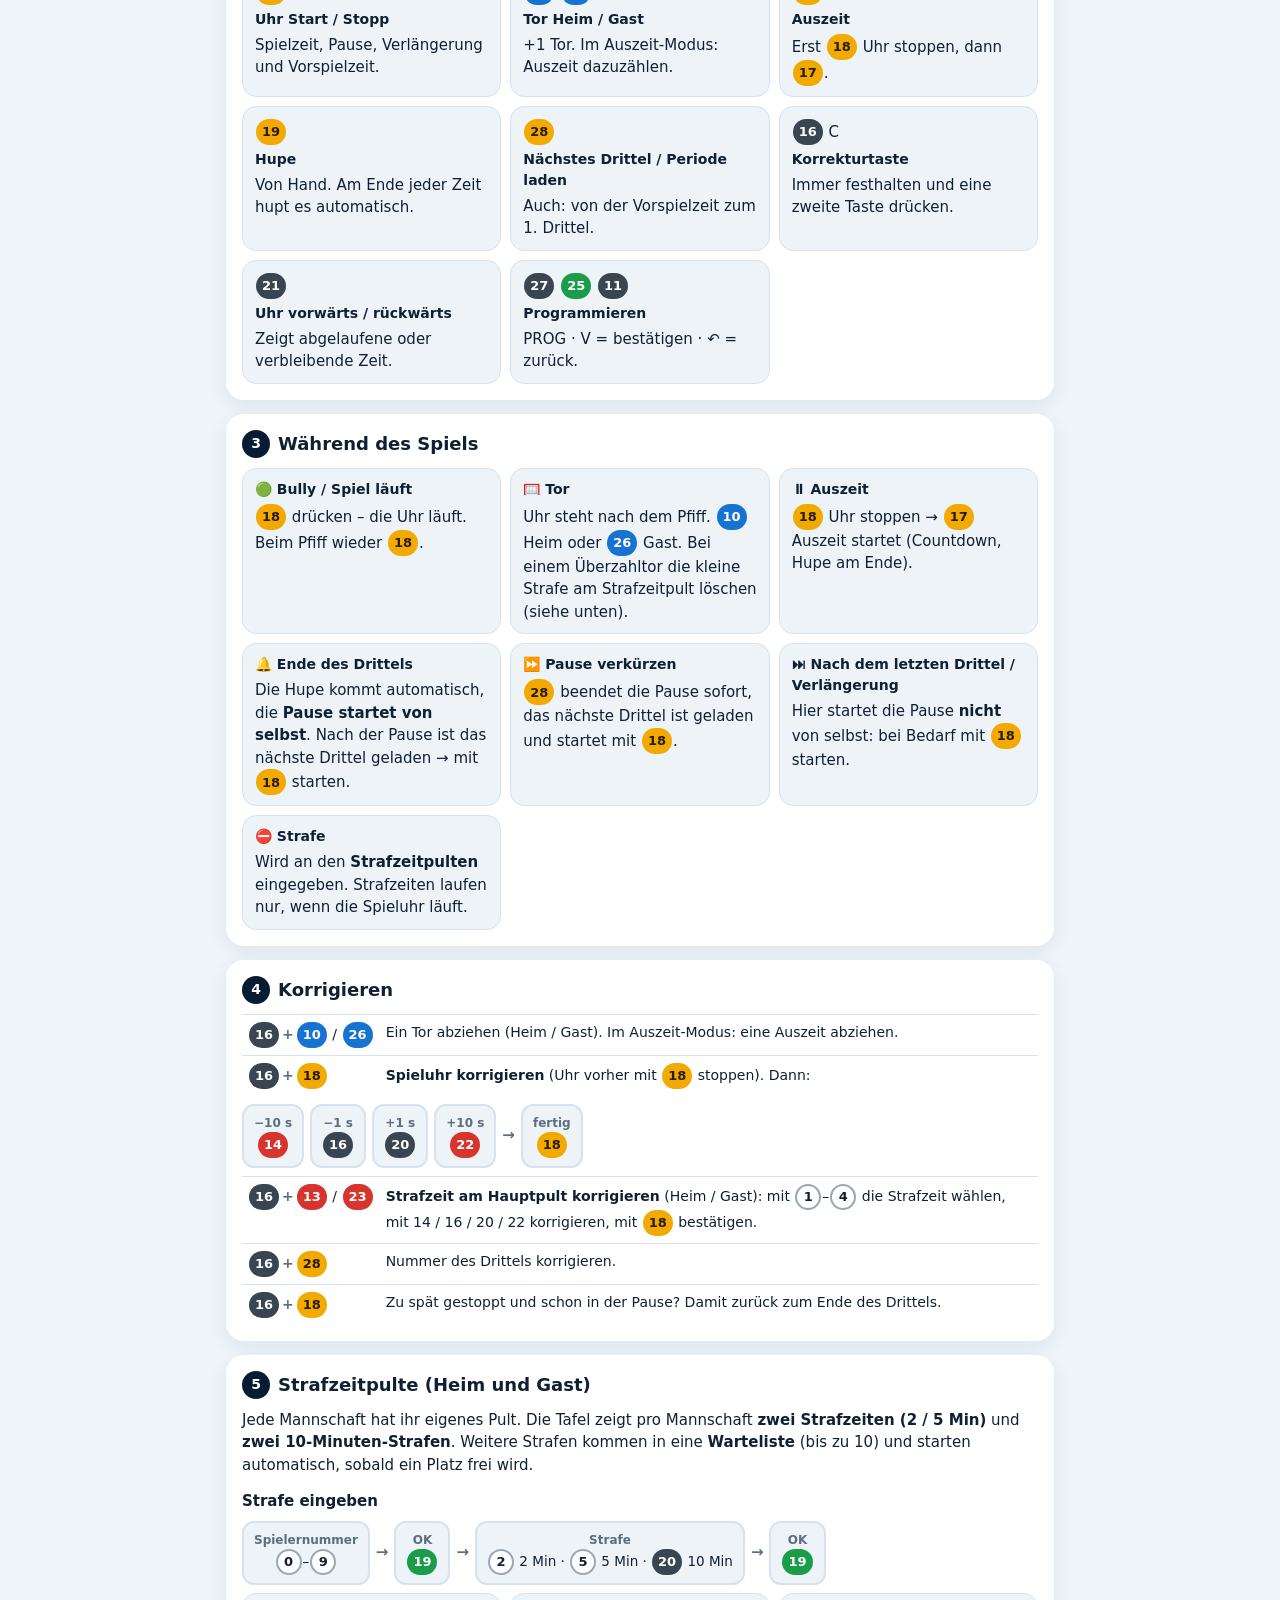
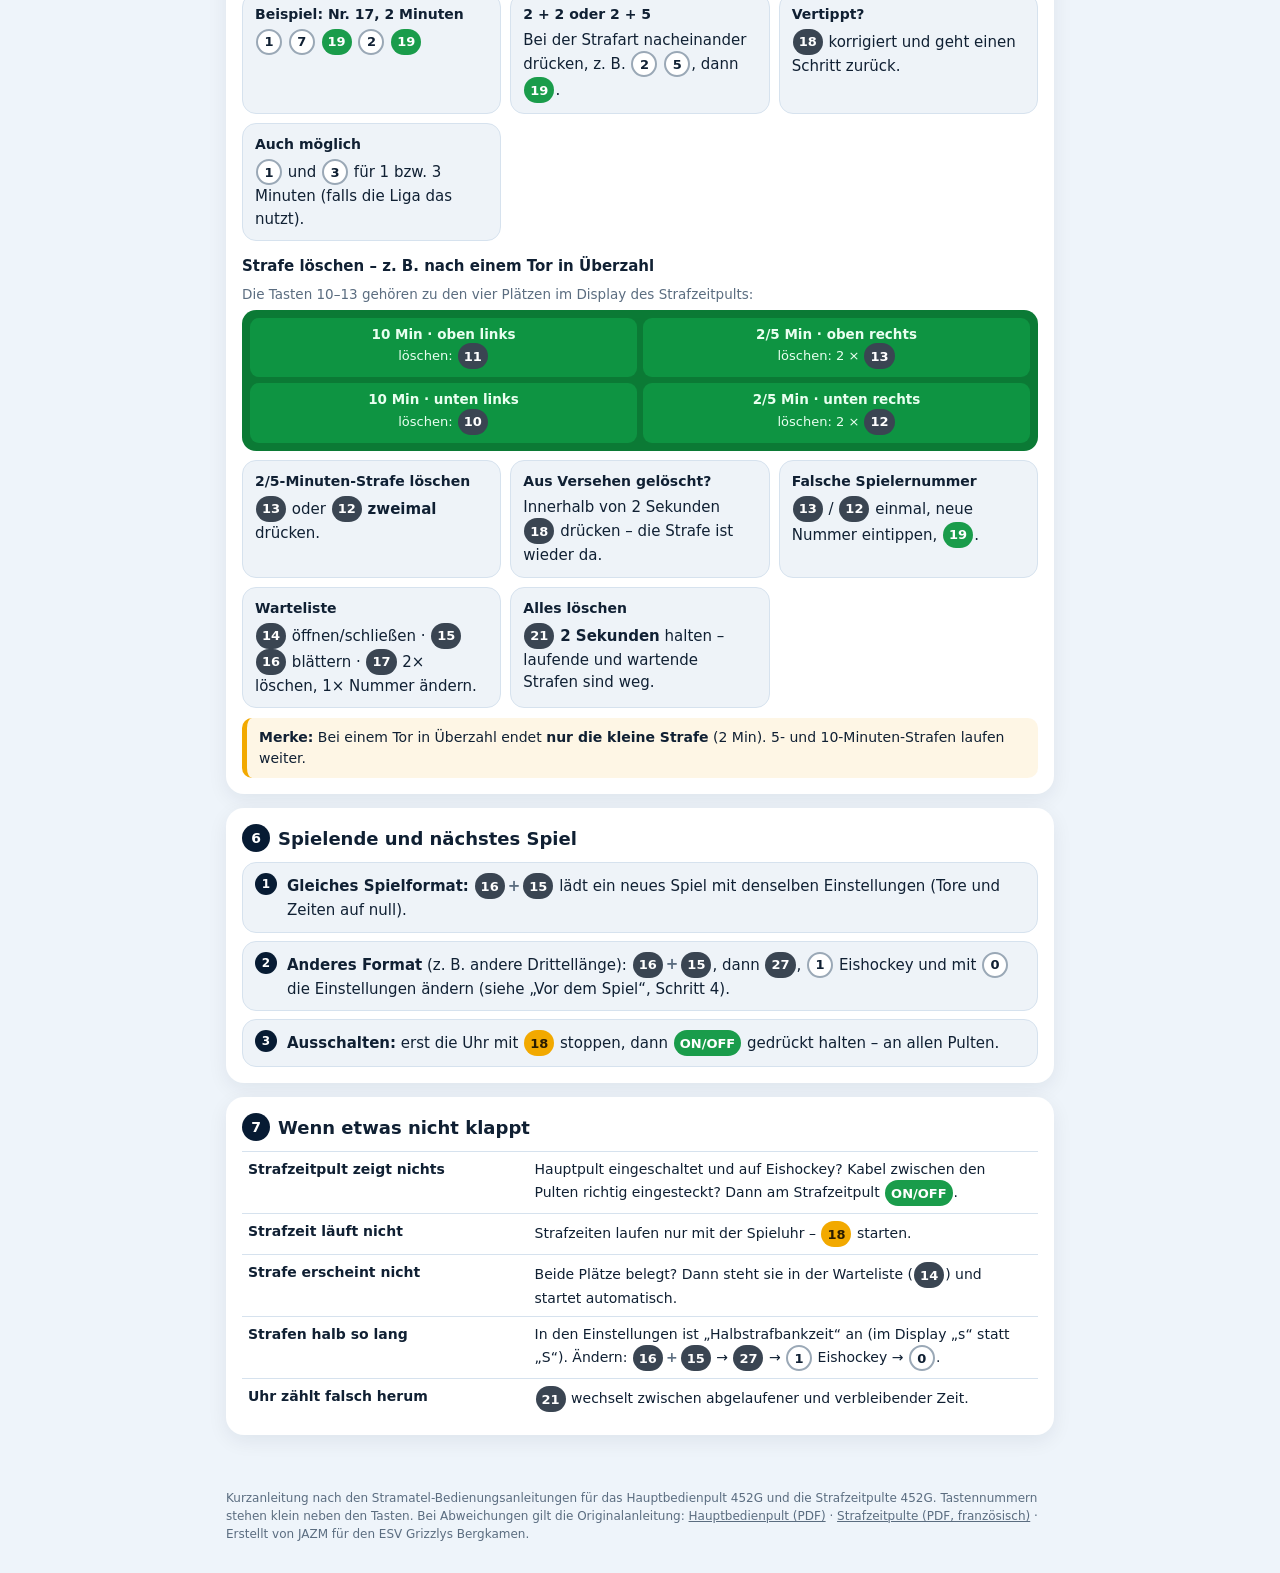
==== commit 2287ecf8: "Test 1.9.1.120 (Admin-Bereich)" ====
--- a/anleitung-anzeigetafel.html
+++ b/anleitung-anzeigetafel.html
@@ -167,6 +167,7 @@
 <div class="tile"><b>🥅 Tor</b>Uhr steht nach dem Pfiff. <span class="k b">10</span> Heim oder <span class="k b">26</span> Gast. Bei einem Überzahltor die kleine Strafe am Strafzeitpult löschen (siehe unten).</div>
 <div class="tile"><b>⏸ Auszeit</b><span class="k y">18</span> Uhr stoppen → <span class="k y">17</span> Auszeit startet (Countdown, Hupe am Ende).</div>
 <div class="tile"><b>🔔 Ende des Drittels</b>Die Hupe kommt automatisch, die <b>Pause startet von selbst</b>. Nach der Pause ist das nächste Drittel geladen → mit <span class="k y">18</span> starten.</div>
+<div class="tile"><b>⏩ Pause verkürzen</b><span class="k y">28</span> beendet die Pause sofort, das nächste Drittel ist geladen und startet mit <span class="k y">18</span>.</div>
 <div class="tile"><b>⏭ Nach dem letzten Drittel / Verlängerung</b>Hier startet die Pause <b>nicht</b> von selbst: bei Bedarf mit <span class="k y">18</span> starten.</div>
 <div class="tile"><b>⛔ Strafe</b>Wird an den <b>Strafzeitpulten</b> eingegeben. Strafzeiten laufen nur, wenn die Spieluhr läuft.</div>
 </div>
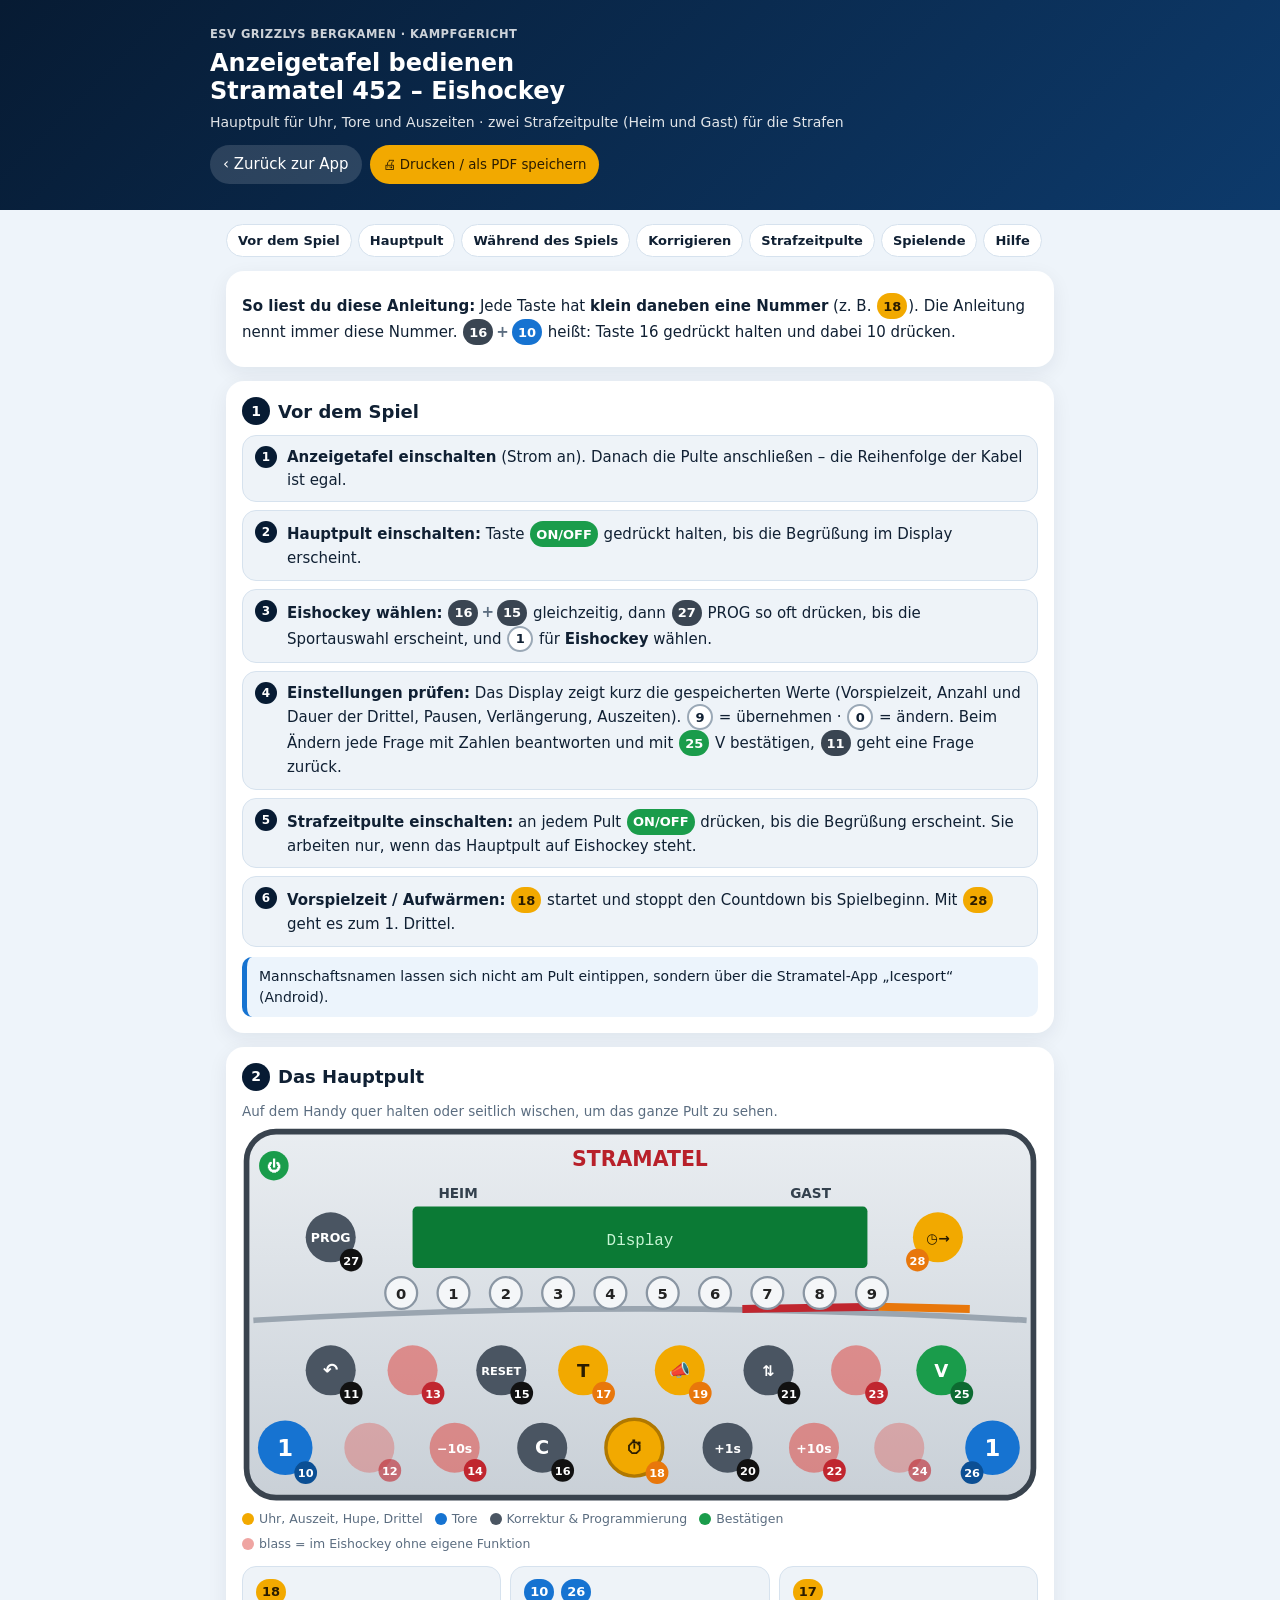
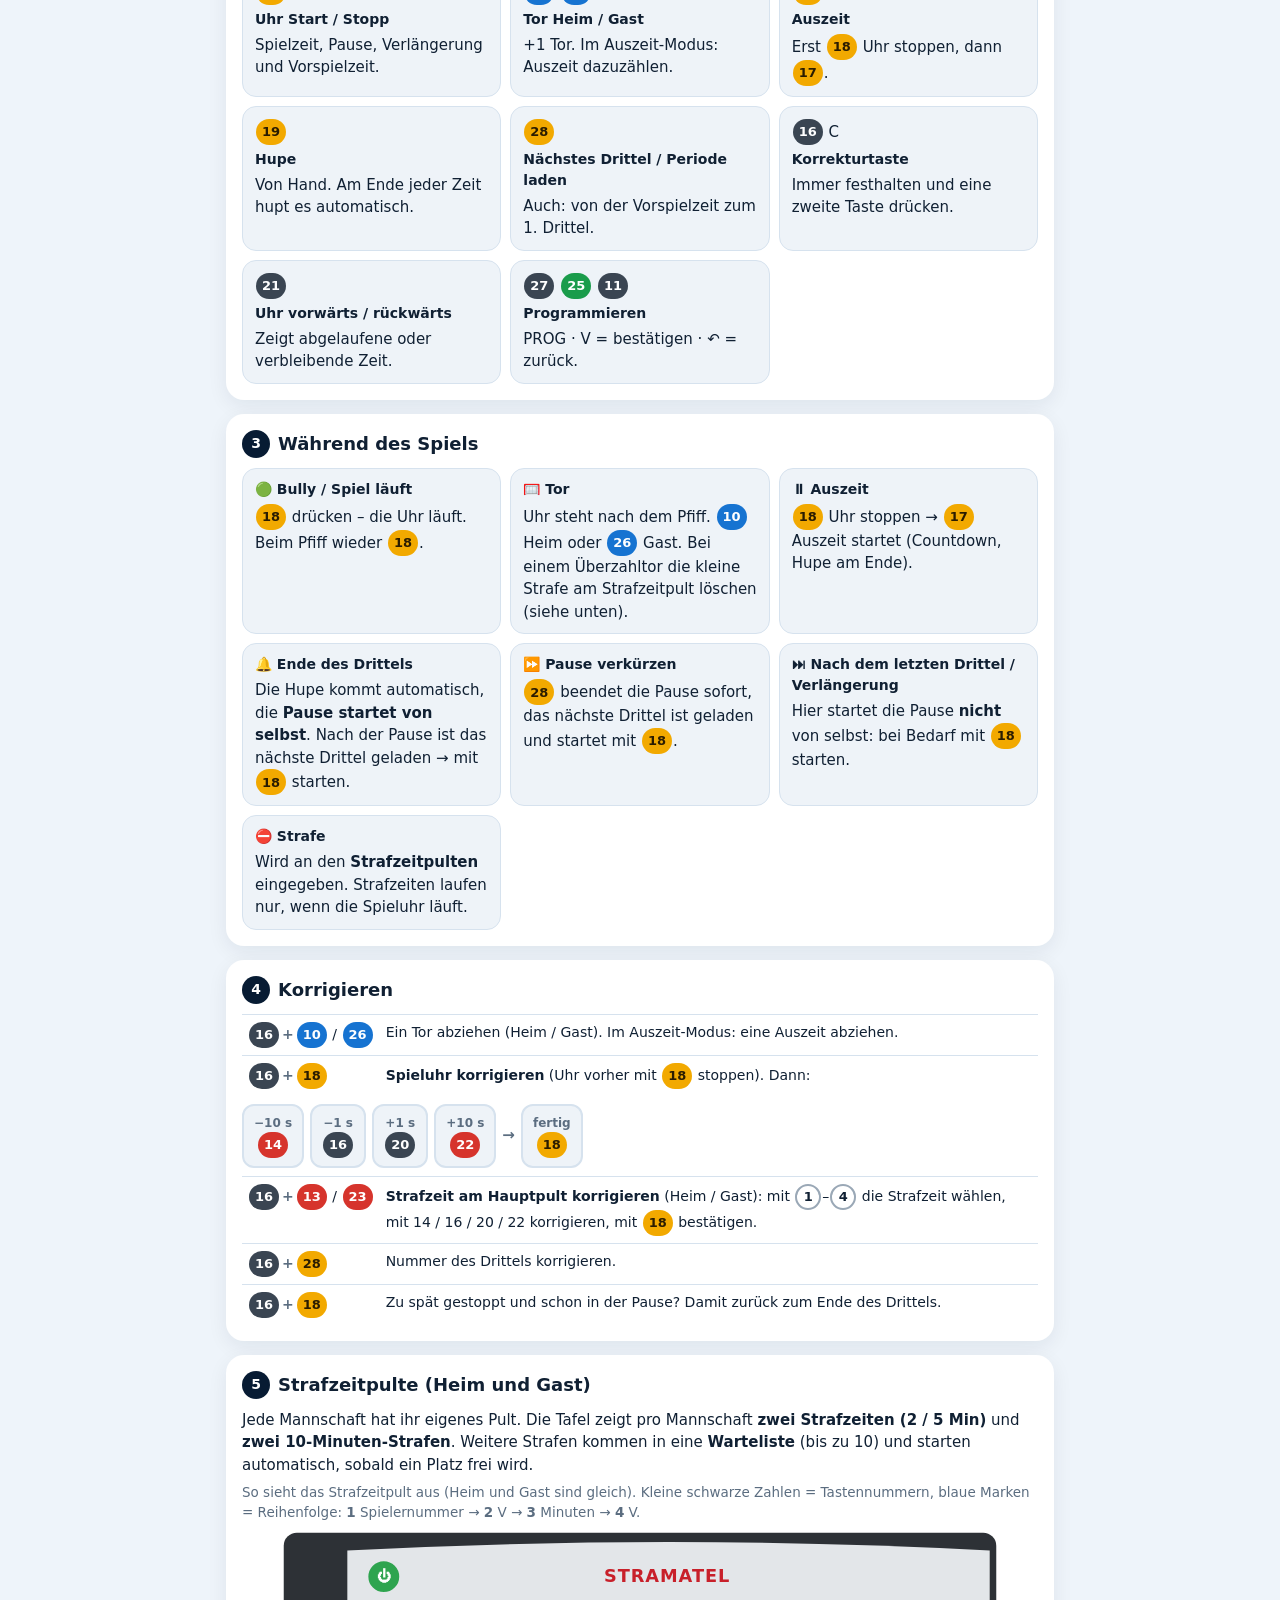
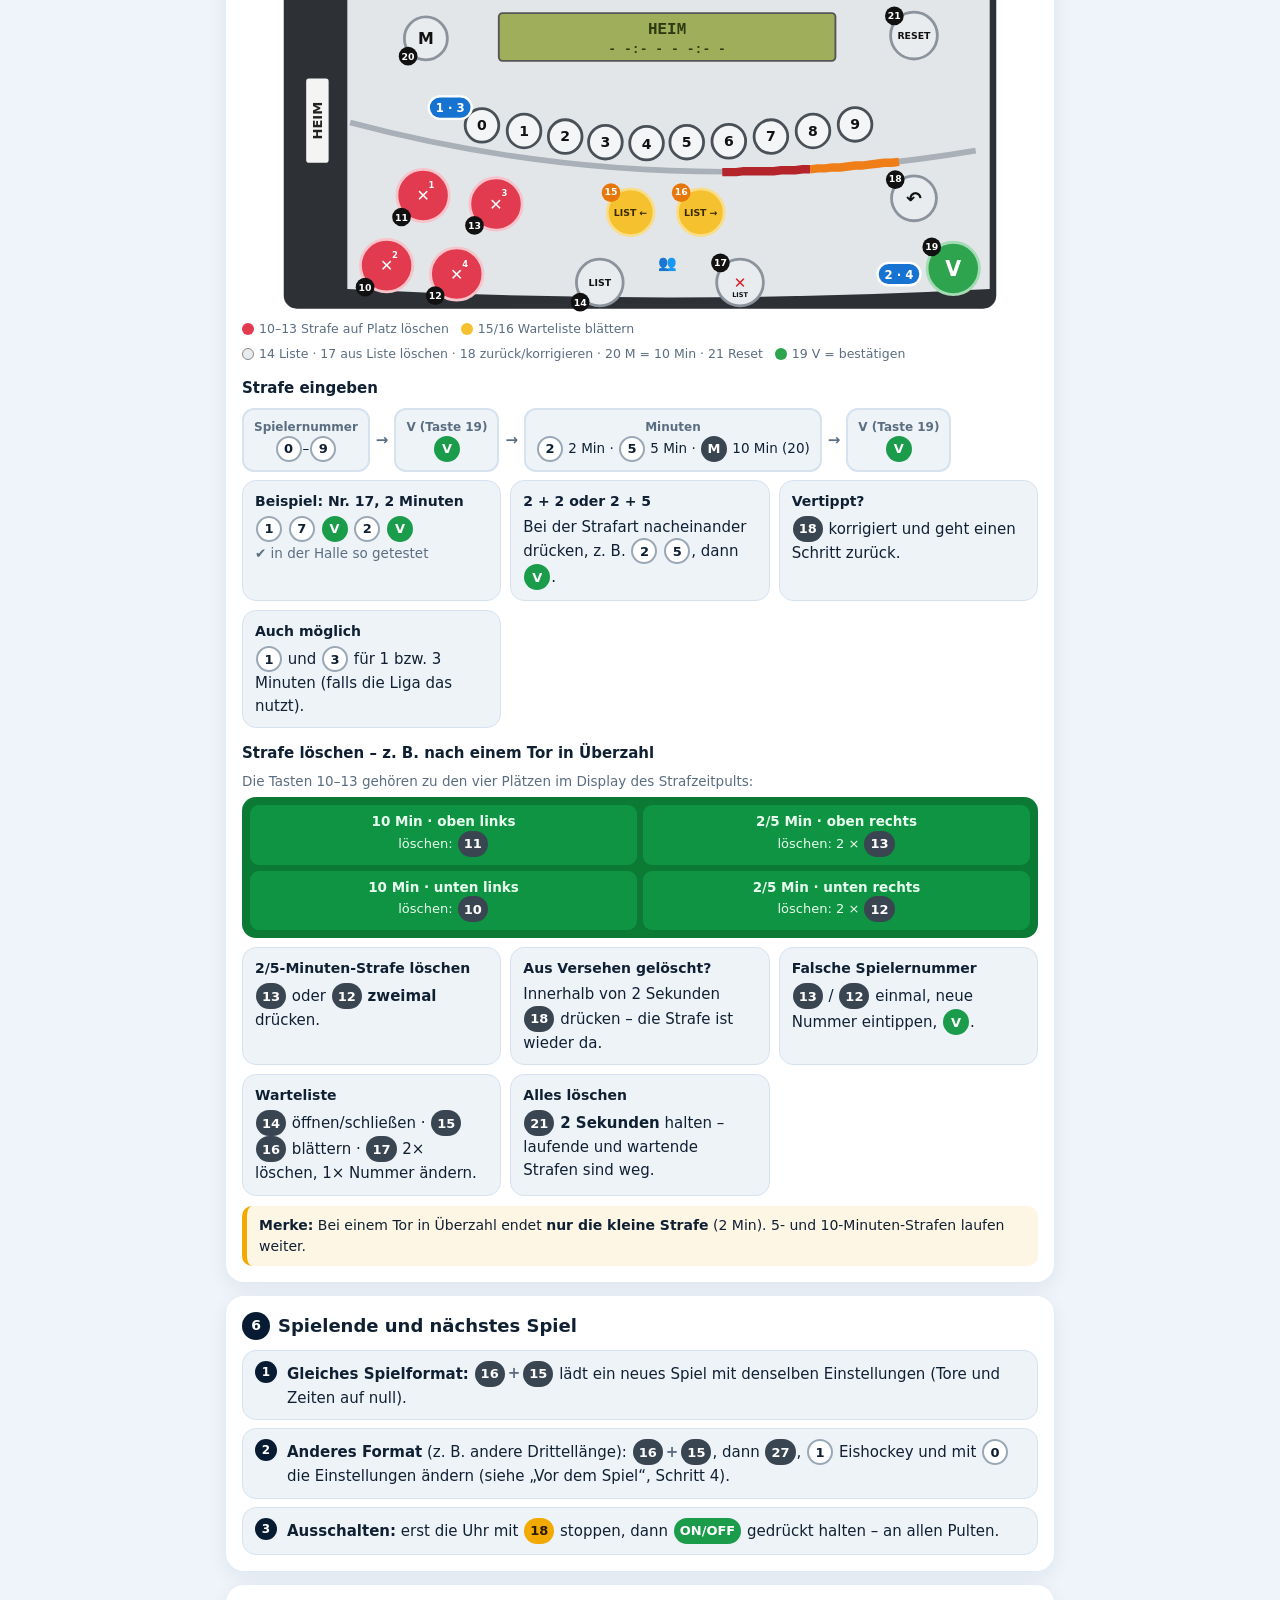
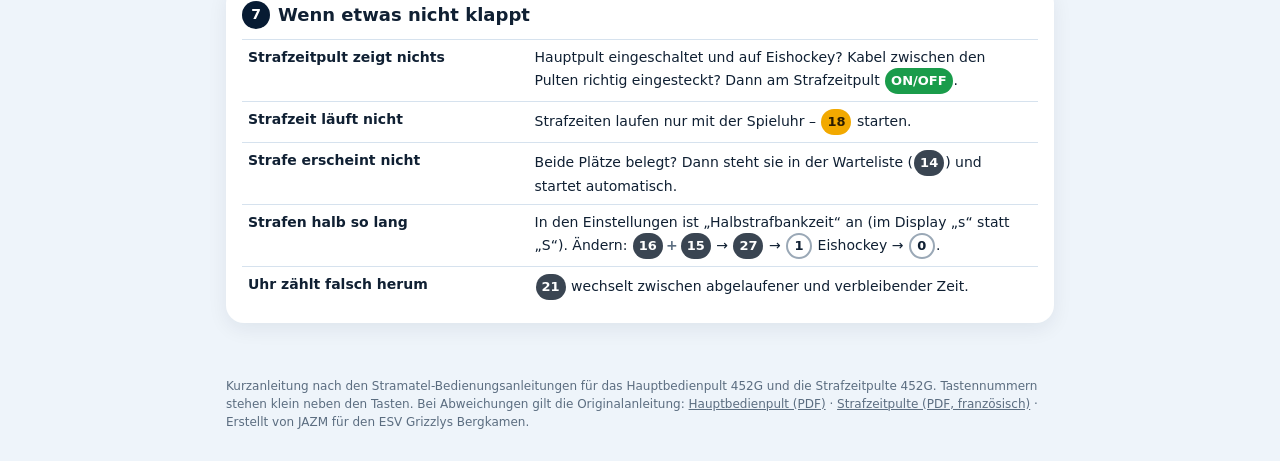
==== commit 7a244f02: "Test 1.9.1.123 (Admin-Bereich)" ====
--- a/anleitung-anzeigetafel.html
+++ b/anleitung-anzeigetafel.html
@@ -40,6 +40,7 @@
 .flow .arr{font-weight:900;color:var(--muted)}
 .svgwrap{overflow-x:auto;margin:6px -6px 0;padding:0 6px}
 svg.pult{width:100%;min-width:500px;height:auto;display:block}
+svg.pult.straf{max-width:720px;min-width:520px;margin:0 auto}
 .legend{display:flex;flex-wrap:wrap;gap:6px 12px;margin-top:8px;font-size:12.5px;color:var(--muted)}
 .legend span{display:inline-flex;align-items:center;gap:5px}
 .legend i{width:12px;height:12px;border-radius:50%;display:inline-block}
@@ -190,16 +191,23 @@
 <section id="strafe">
 <h2><span class="n">5</span>Strafzeitpulte (Heim und Gast)</h2>
 <p>Jede Mannschaft hat ihr eigenes Pult. Die Tafel zeigt pro Mannschaft <b>zwei Strafzeiten (2 / 5 Min)</b> und <b>zwei 10-Minuten-Strafen</b>. Weitere Strafen kommen in eine <b>Warteliste</b> (bis zu 10) und starten automatisch, sobald ein Platz frei wird.</p>
+<p class="muted" style="margin:6px 0 4px">So sieht das Strafzeitpult aus (Heim und Gast sind gleich). Kleine schwarze Zahlen = Tastennummern, blaue Marken = Reihenfolge: <b>1</b> Spielernummer → <b>2</b> V → <b>3</b> Minuten → <b>4</b> V.</p>
+<div class="svgwrap">
+<svg class="pult straf" viewBox="0 0 770 410" role="img" aria-label="Strafzeitpult mit nummerierten Tasten">
+<g font-family="system-ui,sans-serif" font-weight="800" text-anchor="middle">
+<rect x="4" y="4" width="762" height="402" rx="14" fill="#2d3136"/><path d="M72 23 Q416 5 759 23 V385 Q416 403 72 385Z" fill="#e3e6e9"/><rect x="28" y="160" width="24" height="90" rx="3" fill="#f4f4f4"/><text transform="translate(45 205) rotate(-90)" font-size="14" fill="#222">HEIM</text><path d="M75 207 Q402 294 744 237" stroke="#a9b0b7" stroke-width="6" fill="none"/><polyline points="473,260 481,260 488,260 496,259 504,259 512,259 520,259 528,259 536,258 544,258 551,258 559,257 567,257" fill="none" stroke="#b3242b" stroke-width="9"/><polyline points="567,257 575,256 583,256 591,255 599,255 607,254 615,253 622,253 630,252 638,251 646,250 654,250 662,249" fill="none" stroke="#ef7d18" stroke-width="9"/><rect x="234" y="90" width="360" height="51" rx="4" fill="#9fae5a" stroke="#555" stroke-width="2"/><text x="414" y="112" font-size="17" fill="#2f3a12" font-family="ui-monospace,monospace">HEIM</text><text x="414" y="133" font-size="14" fill="#2f3a12" font-family="ui-monospace,monospace">- -:- -   - -:- -</text><text x="414" y="57" font-size="19" fill="#c8202a" letter-spacing="1">STRAMATEL</text><circle cx="111" cy="51" r="18" fill="#2ea44f" stroke="#e3e6e9" stroke-width="3"/><text x="111" y="56" font-size="15" fill="#fff">⏻</text><circle cx="156" cy="117" r="23" fill="#e9ecef" stroke="#8b939c" stroke-width="3"/><text x="156" y="123" font-size="17" fill="#111">M</text><circle cx="137" cy="136" r="10" fill="#111"/><text x="137" y="140" font-size="10" fill="#fff">20</text><circle cx="678" cy="114" r="25" fill="#e9ecef" stroke="#8b939c" stroke-width="3"/><text x="678" y="118" font-size="10" fill="#111">RESET</text><circle cx="657" cy="93" r="10" fill="#111"/><text x="657" y="96" font-size="10" fill="#fff">21</text><circle cx="216" cy="210" r="18" fill="#f4f5f6" stroke="#4a5058" stroke-width="3"/><text x="216" y="215" font-size="15" fill="#111">0</text><circle cx="261" cy="216" r="18" fill="#f4f5f6" stroke="#4a5058" stroke-width="3"/><text x="261" y="221" font-size="15" fill="#111">1</text><circle cx="305" cy="222" r="18" fill="#f4f5f6" stroke="#4a5058" stroke-width="3"/><text x="305" y="227" font-size="15" fill="#111">2</text><circle cx="348" cy="228" r="18" fill="#f4f5f6" stroke="#4a5058" stroke-width="3"/><text x="348" y="233" font-size="15" fill="#111">3</text><circle cx="392" cy="229" r="18" fill="#f4f5f6" stroke="#4a5058" stroke-width="3"/><text x="392" y="235" font-size="15" fill="#111">4</text><circle cx="435" cy="228" r="18" fill="#f4f5f6" stroke="#4a5058" stroke-width="3"/><text x="435" y="233" font-size="15" fill="#111">5</text><circle cx="480" cy="227" r="18" fill="#f4f5f6" stroke="#4a5058" stroke-width="3"/><text x="480" y="232" font-size="15" fill="#111">6</text><circle cx="525" cy="222" r="18" fill="#f4f5f6" stroke="#4a5058" stroke-width="3"/><text x="525" y="227" font-size="15" fill="#111">7</text><circle cx="570" cy="216" r="18" fill="#f4f5f6" stroke="#4a5058" stroke-width="3"/><text x="570" y="221" font-size="15" fill="#111">8</text><circle cx="615" cy="209" r="18" fill="#f4f5f6" stroke="#4a5058" stroke-width="3"/><text x="615" y="214" font-size="15" fill="#111">9</text><circle cx="114" cy="360" r="28" fill="#e23b4f" stroke="#f6c4cb" stroke-width="3"/><text x="114" y="366" font-size="17" fill="#fff">✕</text><text x="123" y="352" font-size="9" fill="#fff">2</text><circle cx="91" cy="383" r="10" fill="#111"/><text x="91" y="387" font-size="10" fill="#fff">10</text><circle cx="153" cy="285" r="28" fill="#e23b4f" stroke="#f6c4cb" stroke-width="3"/><text x="153" y="291" font-size="17" fill="#fff">✕</text><text x="162" y="277" font-size="9" fill="#fff">1</text><circle cx="130" cy="308" r="10" fill="#111"/><text x="130" y="312" font-size="10" fill="#fff">11</text><circle cx="189" cy="369" r="28" fill="#e23b4f" stroke="#f6c4cb" stroke-width="3"/><text x="189" y="375" font-size="17" fill="#fff">✕</text><text x="198" y="361" font-size="9" fill="#fff">4</text><circle cx="166" cy="392" r="10" fill="#111"/><text x="166" y="396" font-size="10" fill="#fff">12</text><circle cx="231" cy="294" r="28" fill="#e23b4f" stroke="#f6c4cb" stroke-width="3"/><text x="231" y="300" font-size="17" fill="#fff">✕</text><text x="240" y="286" font-size="9" fill="#fff">3</text><circle cx="208" cy="317" r="10" fill="#111"/><text x="208" y="321" font-size="10" fill="#fff">13</text><circle cx="342" cy="378" r="25" fill="#e9ecef" stroke="#8b939c" stroke-width="3"/><text x="342" y="382" font-size="10" fill="#111">LIST</text><circle cx="321" cy="399" r="10" fill="#111"/><text x="321" y="403" font-size="10" fill="#fff">14</text><circle cx="492" cy="378" r="25" fill="#e9ecef" stroke="#8b939c" stroke-width="3"/><text x="492" y="384" font-size="16" fill="#d0202a">✕</text><text x="492" y="394" font-size="7" fill="#111">LIST</text><circle cx="471" cy="357" r="10" fill="#111"/><text x="471" y="360" font-size="10" fill="#fff">17</text><circle cx="375" cy="303" r="25" fill="#f6c12e" stroke="#f8dd8a" stroke-width="3"/><text x="375" y="307" font-size="10" fill="#3a2a00">LIST ←</text><circle cx="354" cy="282" r="10" fill="#e8770b"/><text x="354" y="285" font-size="10" fill="#fff">15</text><circle cx="450" cy="303" r="25" fill="#f6c12e" stroke="#f8dd8a" stroke-width="3"/><text x="450" y="307" font-size="10" fill="#3a2a00">LIST →</text><circle cx="429" cy="282" r="10" fill="#e8770b"/><text x="429" y="285" font-size="10" fill="#fff">16</text><circle cx="678" cy="288" r="24" fill="#e9ecef" stroke="#8b939c" stroke-width="3"/><text x="678" y="295" font-size="20" fill="#111">↶</text><circle cx="658" cy="268" r="10" fill="#111"/><text x="658" y="271" font-size="10" fill="#fff">18</text><circle cx="720" cy="363" r="28" fill="#2ea44f" stroke="#a6dcb5" stroke-width="3"/><text x="720" y="371" font-size="22" fill="#fff">V</text><circle cx="697" cy="340" r="10" fill="#111"/><text x="697" y="343" font-size="10" fill="#fff">19</text><text x="414" y="363" font-size="16">👥</text><rect x="159" y="179" width="46" height="24" rx="12" fill="#1673d1" stroke="#fff" stroke-width="2.5"/><text x="182" y="196" font-size="12.5" fill="#fff">1 · 3</text><rect x="639" y="357" width="46" height="24" rx="12" fill="#1673d1" stroke="#fff" stroke-width="2.5"/><text x="662" y="374" font-size="12.5" fill="#fff">2 · 4</text>
+</g></svg></div>
+<div class="legend"><span><i style="background:#e23b4f"></i>10–13 Strafe auf Platz löschen</span><span><i style="background:#f6c12e"></i>15/16 Warteliste blättern</span><span><i style="background:#e9ecef;border:1px solid #888"></i>14 Liste · 17 aus Liste löschen · 18 zurück/korrigieren · 20 M = 10 Min · 21 Reset</span><span><i style="background:#2ea44f"></i>19 V = bestätigen</span></div>
 <h3>Strafe eingeben</h3>
 <div class="flow">
 <div class="box"><b>Spielernummer</b><span class="k n">0</span>–<span class="k n">9</span></div><span class="arr">→</span>
-<div class="box"><b>OK</b><span class="k g">19</span></div><span class="arr">→</span>
-<div class="box"><b>Strafe</b><span class="k n">2</span> 2 Min · <span class="k n">5</span> 5 Min · <span class="k d">20</span> 10 Min</div><span class="arr">→</span>
-<div class="box"><b>OK</b><span class="k g">19</span></div>
+<div class="box"><b>V (Taste 19)</b><span class="k g">V</span></div><span class="arr">→</span>
+<div class="box"><b>Minuten</b><span class="k n">2</span> 2 Min · <span class="k n">5</span> 5 Min · <span class="k d">M</span> 10 Min (20)</div><span class="arr">→</span>
+<div class="box"><b>V (Taste 19)</b><span class="k g">V</span></div>
 </div>
 <div class="grid">
-<div class="tile"><b>Beispiel: Nr. 17, 2 Minuten</b><span class="k n">1</span> <span class="k n">7</span> <span class="k g">19</span> <span class="k n">2</span> <span class="k g">19</span></div>
-<div class="tile"><b>2 + 2 oder 2 + 5</b>Bei der Strafart nacheinander drücken, z. B. <span class="k n">2</span> <span class="k n">5</span>, dann <span class="k g">19</span>.</div>
+<div class="tile"><b>Beispiel: Nr. 17, 2 Minuten</b><span class="k n">1</span> <span class="k n">7</span> <span class="k g">V</span> <span class="k n">2</span> <span class="k g">V</span><br><small class="muted">✔ in der Halle so getestet</small></div>
+<div class="tile"><b>2 + 2 oder 2 + 5</b>Bei der Strafart nacheinander drücken, z. B. <span class="k n">2</span> <span class="k n">5</span>, dann <span class="k g">V</span>.</div>
 <div class="tile"><b>Vertippt?</b><span class="k d">18</span> korrigiert und geht einen Schritt zurück.</div>
 <div class="tile"><b>Auch möglich</b><span class="k n">1</span> und <span class="k n">3</span> für 1 bzw. 3 Minuten (falls die Liga das nutzt).</div>
 </div>
@@ -209,7 +217,7 @@
 <div class="grid" style="margin-top:9px">
 <div class="tile"><b>2/5-Minuten-Strafe löschen</b><span class="k d">13</span> oder <span class="k d">12</span> <b>zweimal</b> drücken.</div>
 <div class="tile"><b>Aus Versehen gelöscht?</b>Innerhalb von 2 Sekunden <span class="k d">18</span> drücken – die Strafe ist wieder da.</div>
-<div class="tile"><b>Falsche Spielernummer</b><span class="k d">13</span> / <span class="k d">12</span> einmal, neue Nummer eintippen, <span class="k g">19</span>.</div>
+<div class="tile"><b>Falsche Spielernummer</b><span class="k d">13</span> / <span class="k d">12</span> einmal, neue Nummer eintippen, <span class="k g">V</span>.</div>
 <div class="tile"><b>Warteliste</b><span class="k d">14</span> öffnen/schließen · <span class="k d">15</span> <span class="k d">16</span> blättern · <span class="k d">17</span> 2× löschen, 1× Nummer ändern.</div>
 <div class="tile"><b>Alles löschen</b><span class="k d">21</span> <b>2 Sekunden</b> halten – laufende und wartende Strafen sind weg.</div>
 </div>
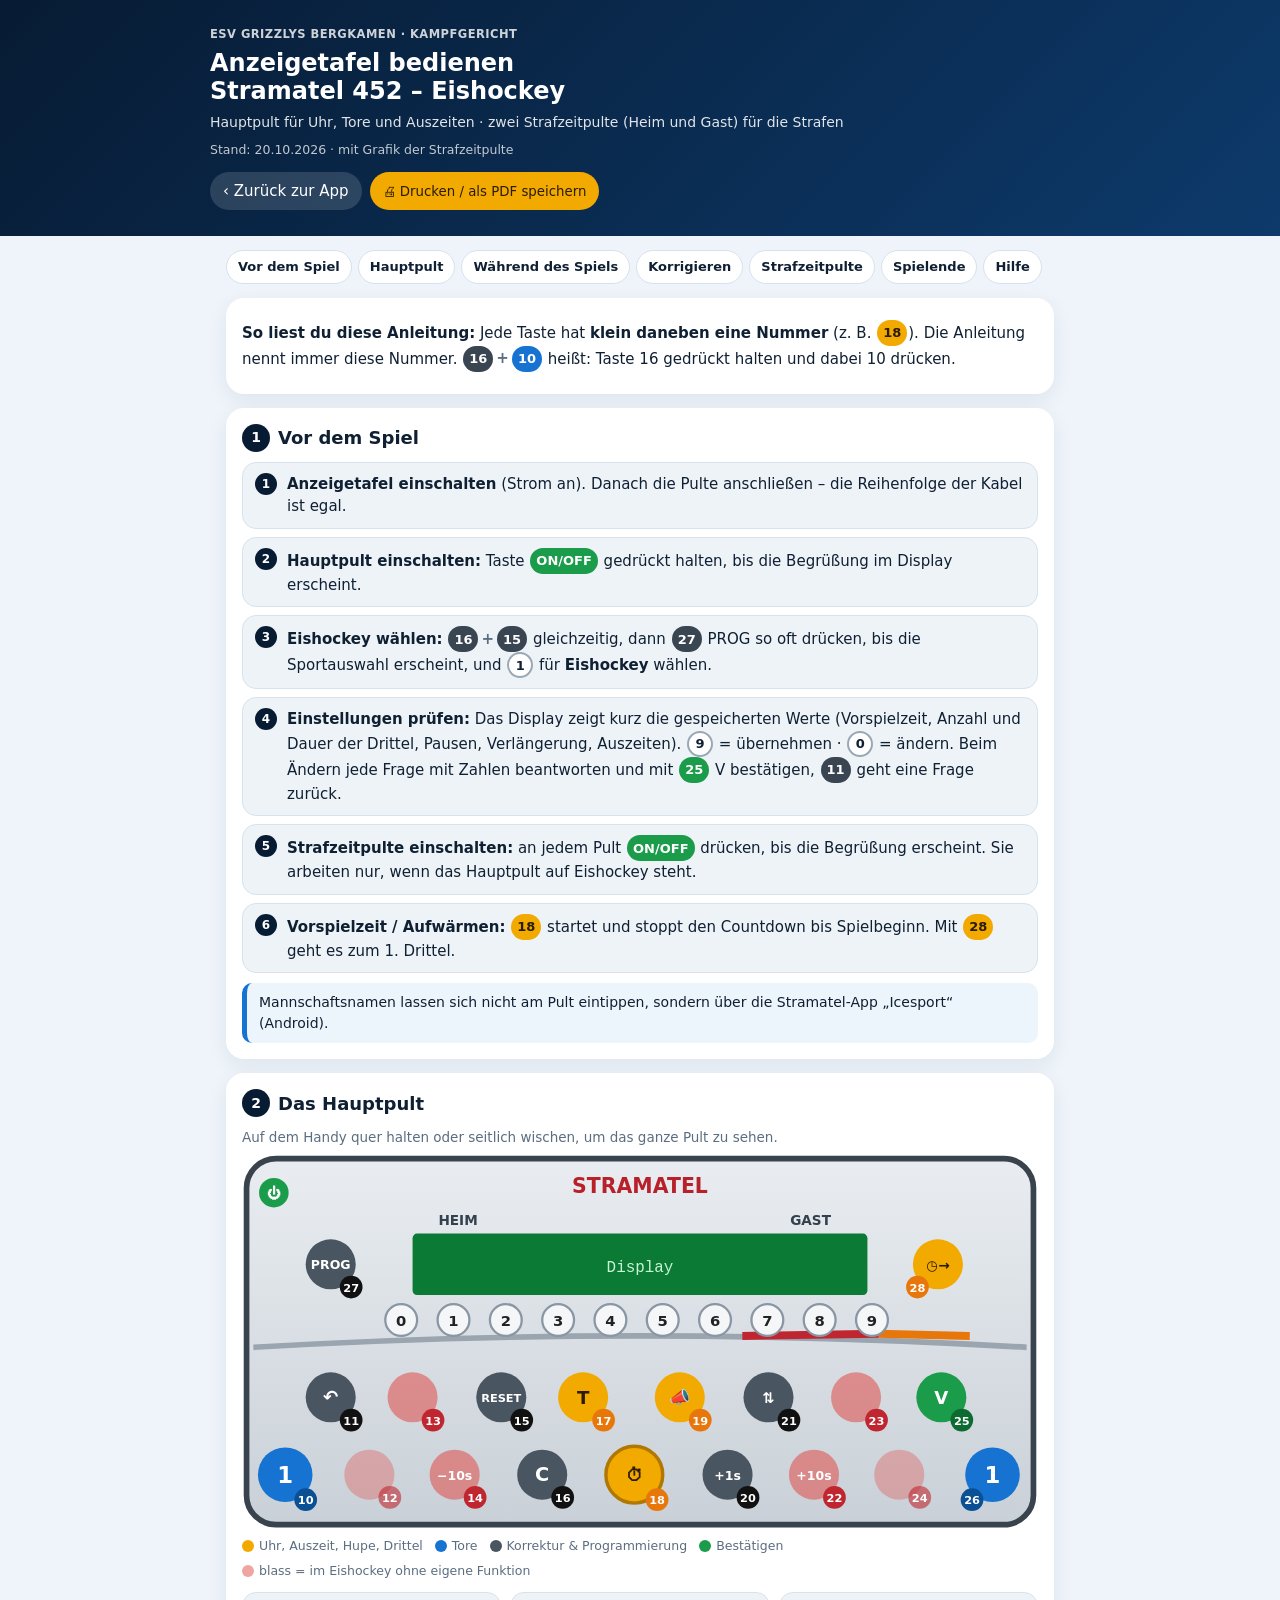
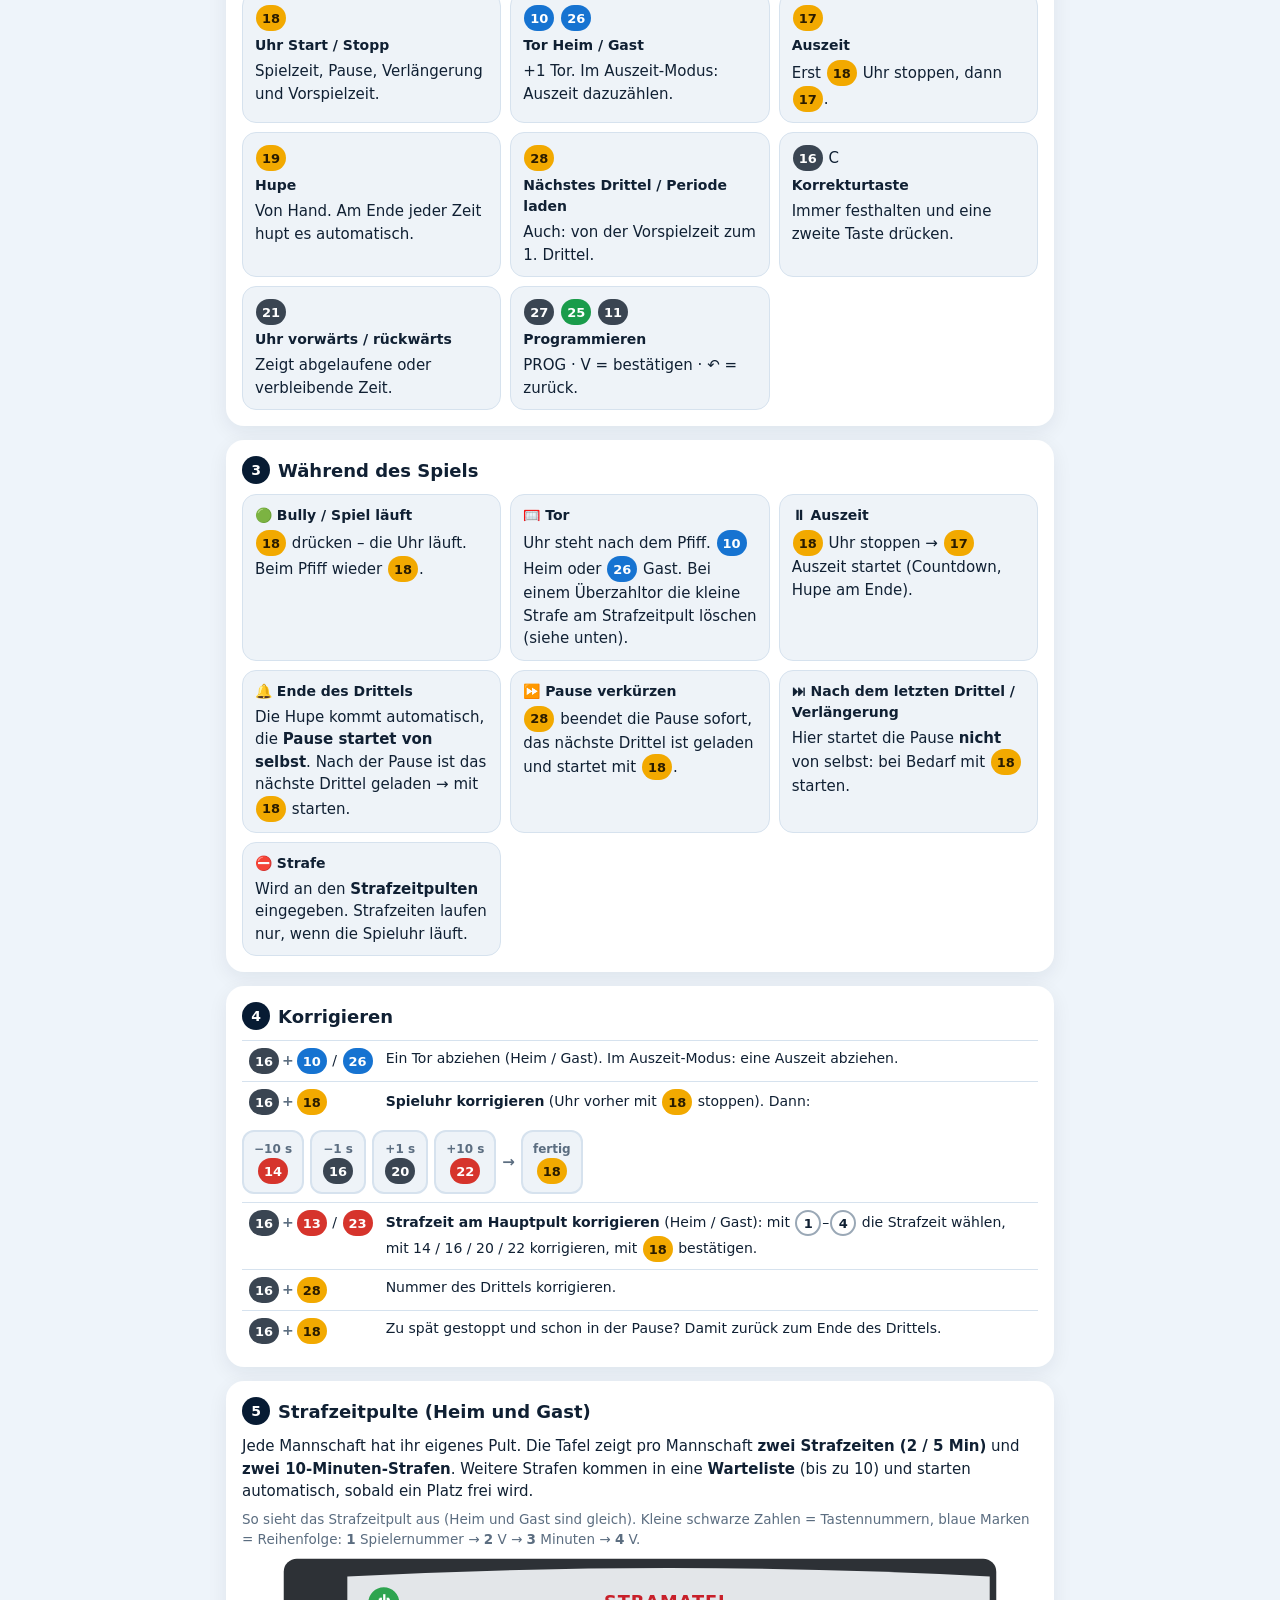
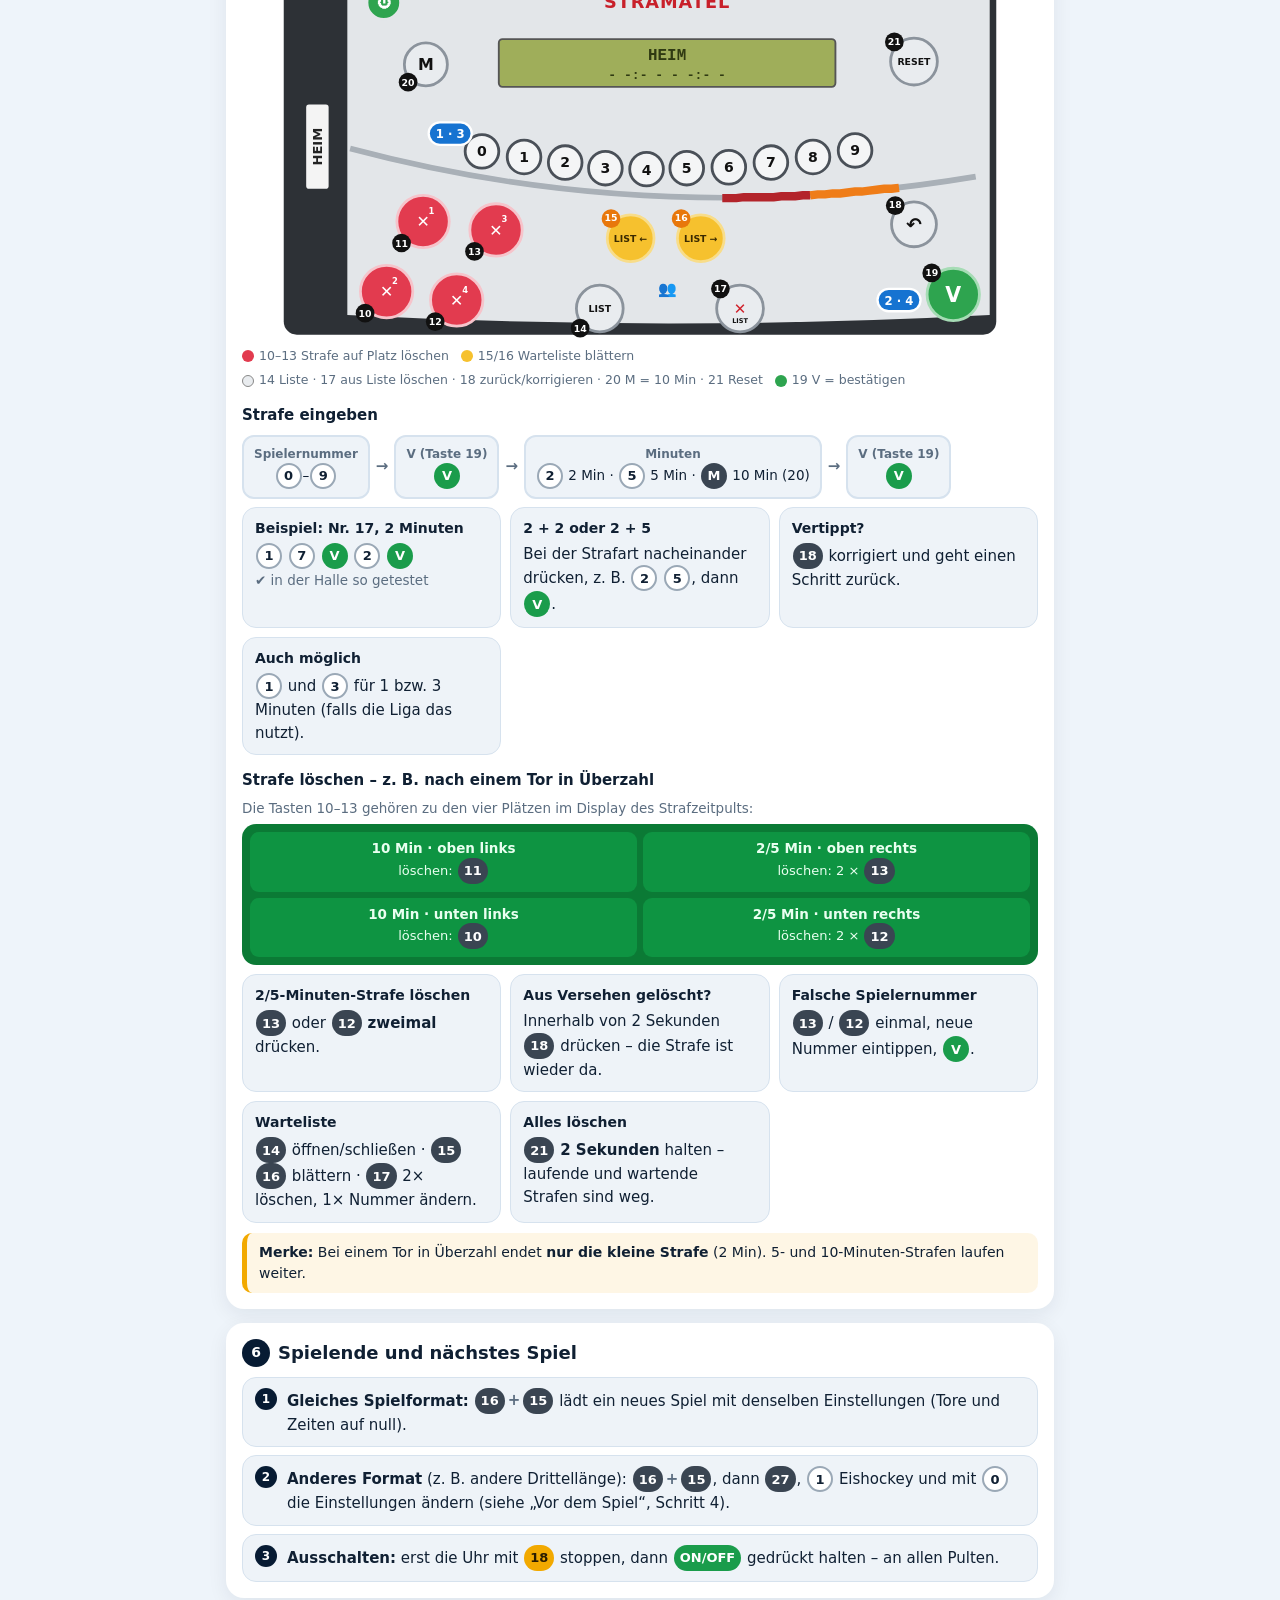
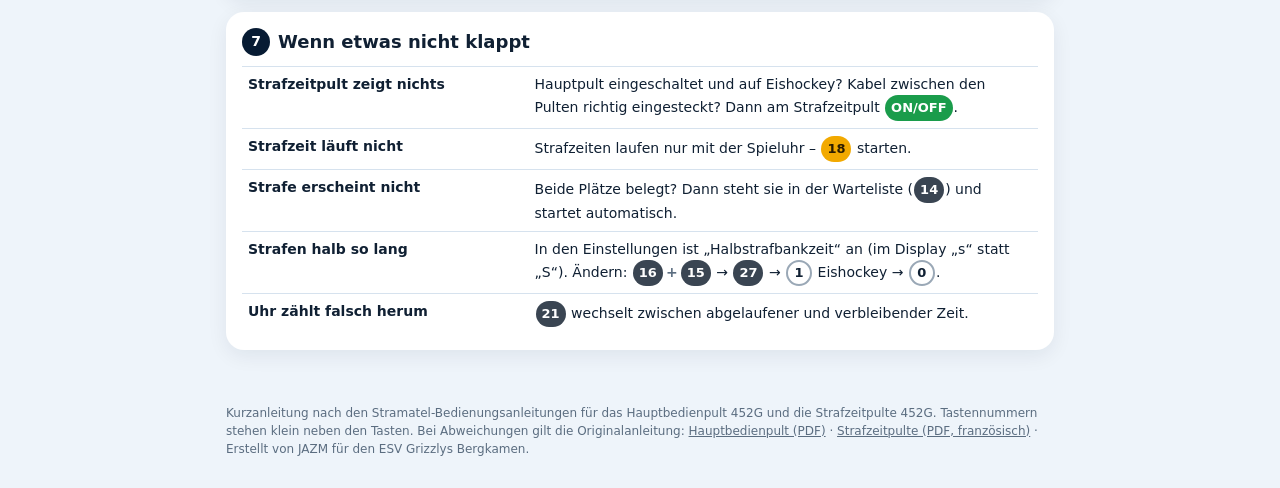
==== commit 5f7139fc: "Test 1.22.5.150 (Admin-Bereich)" ====
--- a/anleitung-anzeigetafel.html
+++ b/anleitung-anzeigetafel.html
@@ -60,6 +60,7 @@
 .hbtns{display:flex;flex-wrap:wrap;gap:8px;margin-top:12px}
 .back{display:inline-block;color:#fff;font:700 13px/1.2 inherit;font-family:inherit;text-decoration:none;background:rgba(255,255,255,.14);padding:8px 13px;border-radius:99px;border:0;cursor:pointer}
 .back.print{background:#f2a900;color:#2a1c00}
+header p.stand{margin-top:8px;font-size:12.5px;opacity:.75}
 @media print{header{background:#071b33!important;-webkit-print-color-adjust:exact;print-color-adjust:exact}section{box-shadow:none;border:1px solid #ccc;break-inside:avoid}nav.toc,.hbtns,.back{display:none}body{background:#fff}}
 </style>
 </head>
@@ -68,6 +69,7 @@
 <small>ESV Grizzlys Bergkamen · Kampfgericht</small>
 <h1>Anzeigetafel bedienen<br>Stramatel 452 – Eishockey</h1>
 <p>Hauptpult für Uhr, Tore und Auszeiten · zwei Strafzeitpulte (Heim und Gast) für die Strafen</p>
+<p class="stand">Stand: 20.10.2026 · mit Grafik der Strafzeitpulte</p>
 <div class="hbtns"><a class="back" href="./">‹ Zurück zur App</a><button class="back print" type="button" onclick="window.print()">🖨 Drucken / als PDF speichern</button></div>
 </div></header>
 <main>
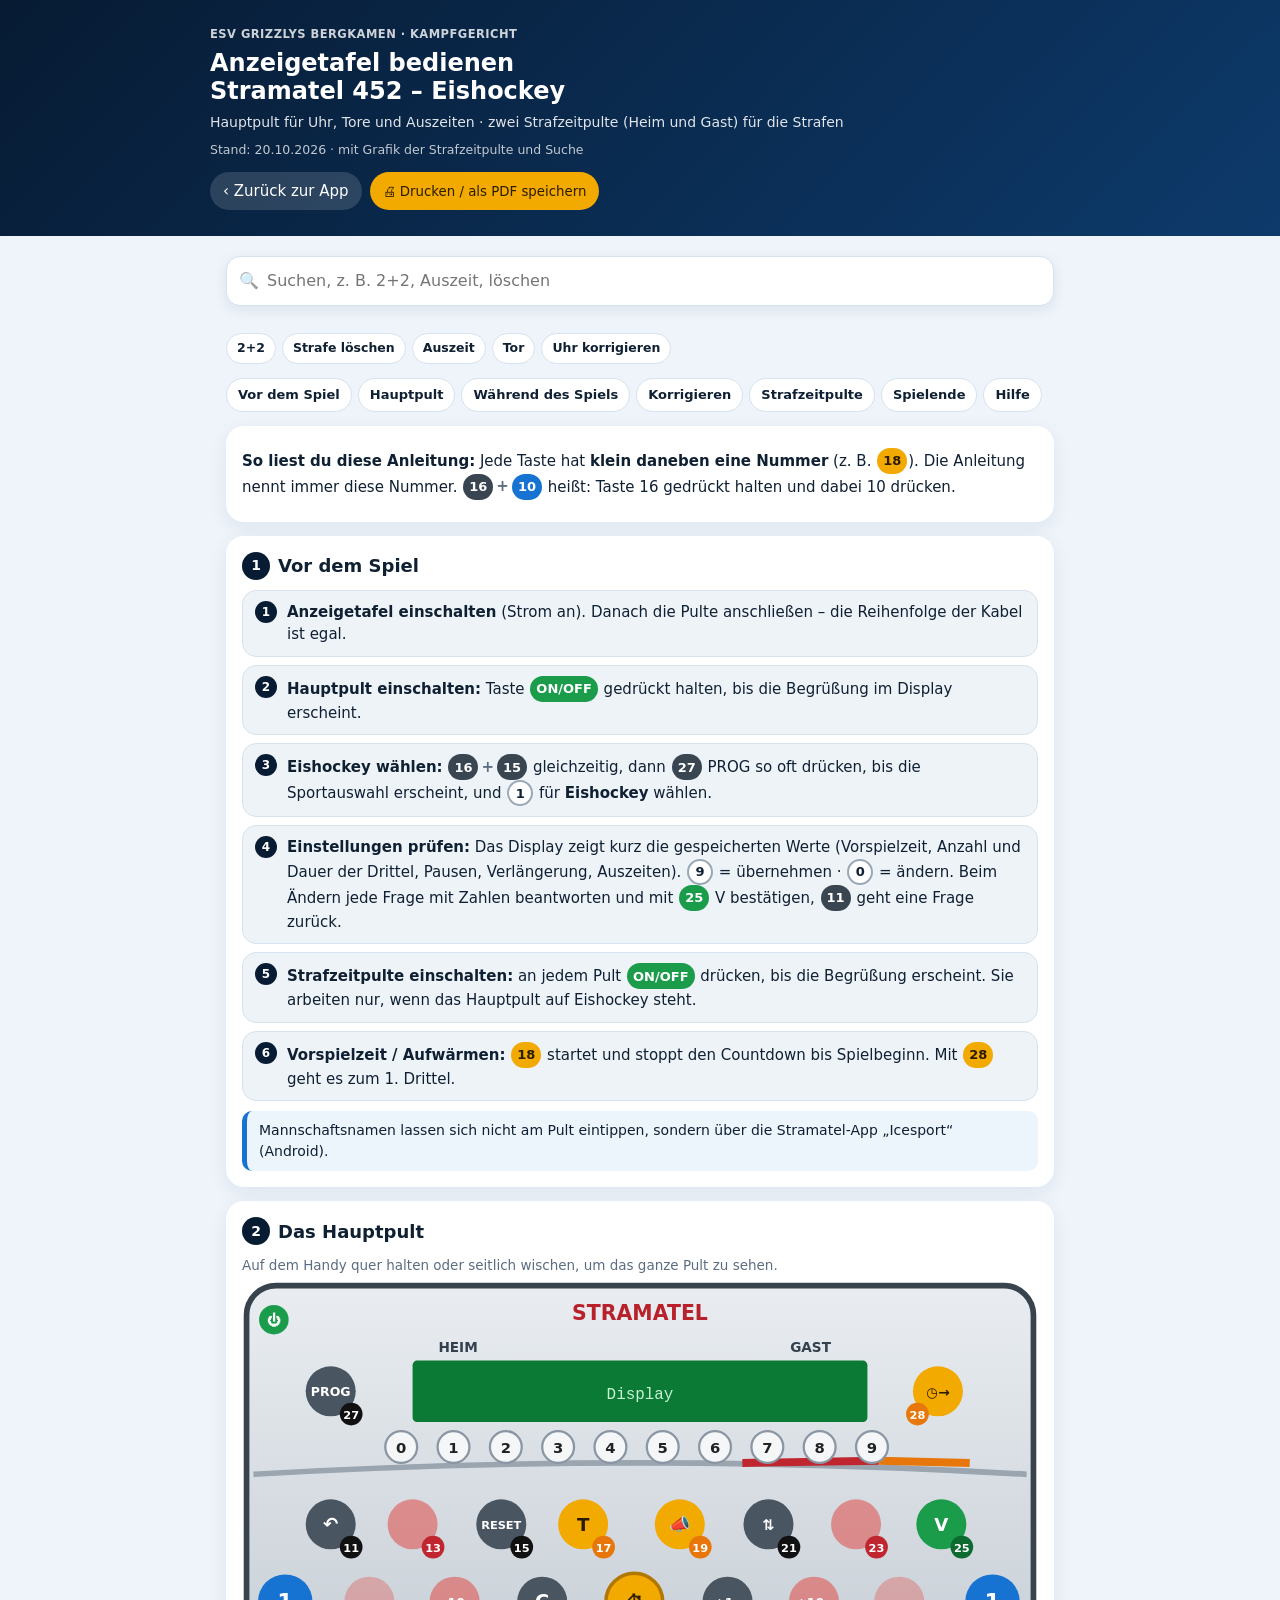
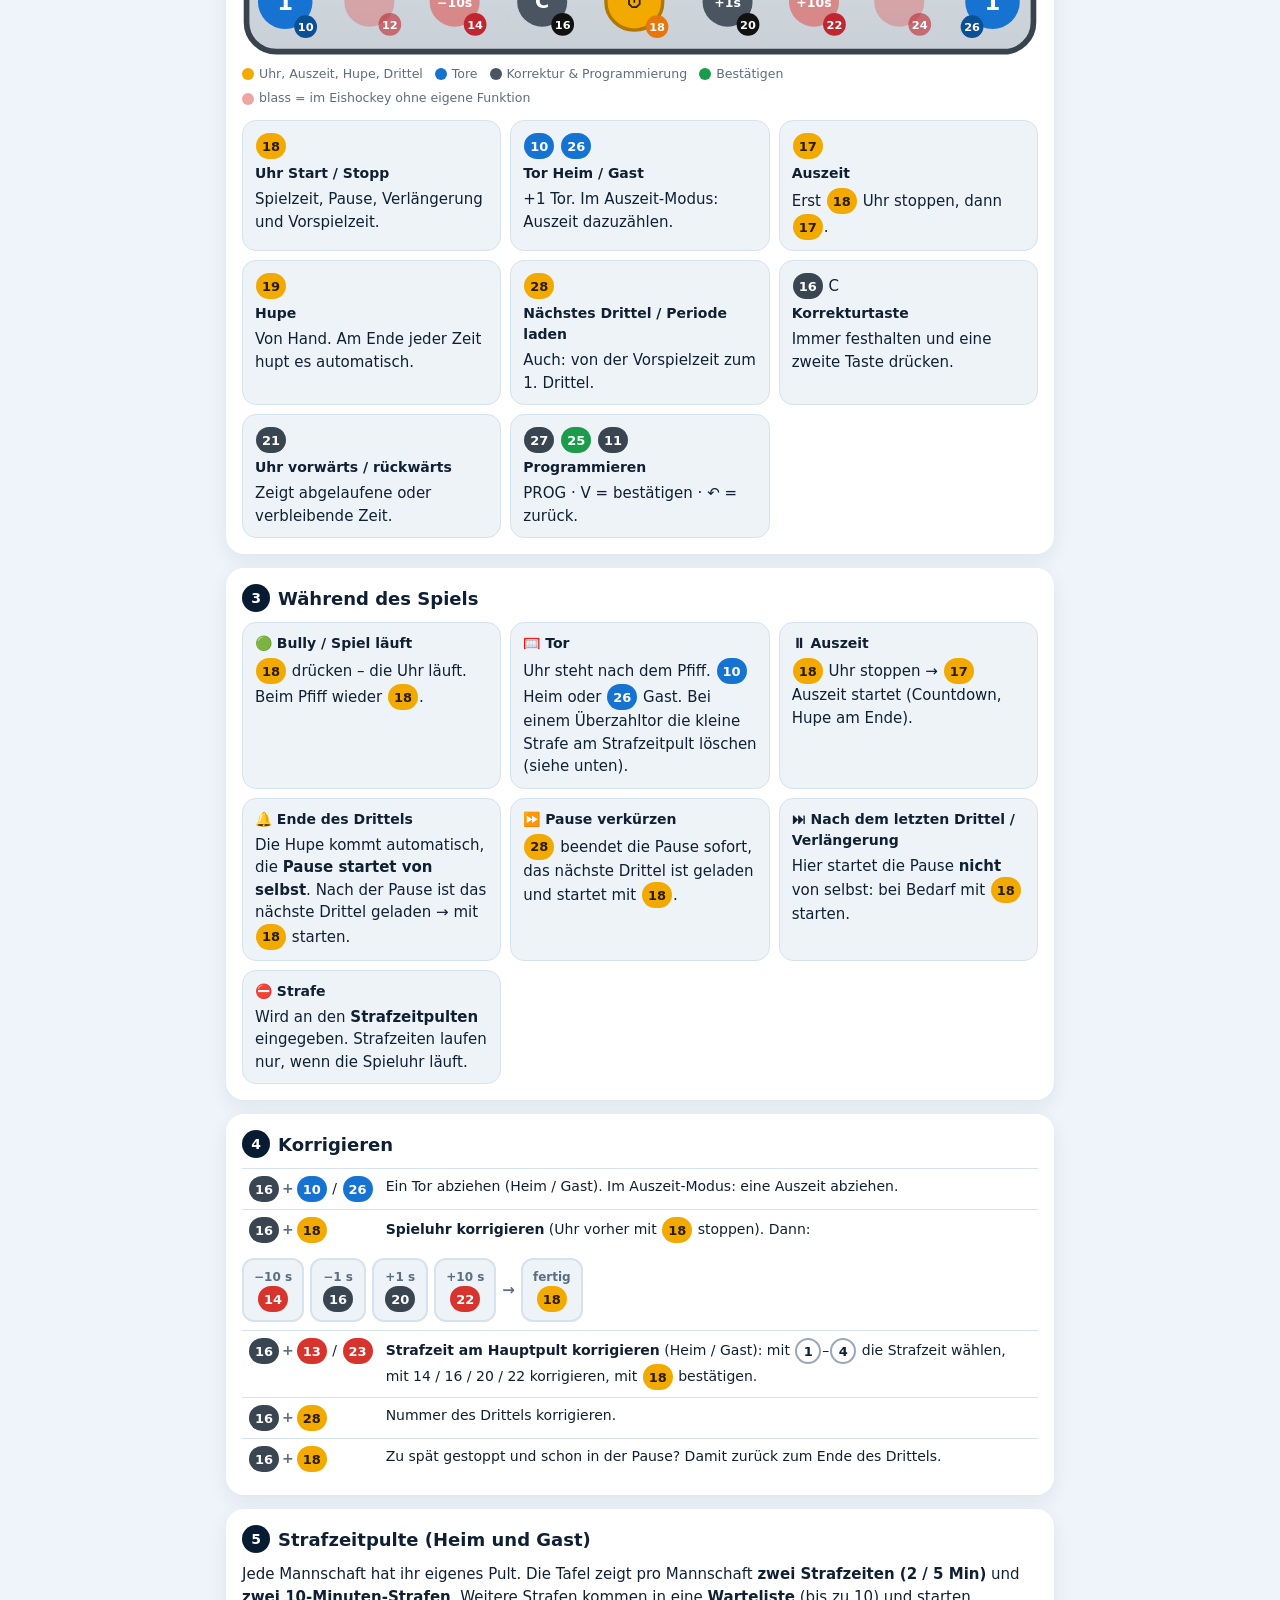
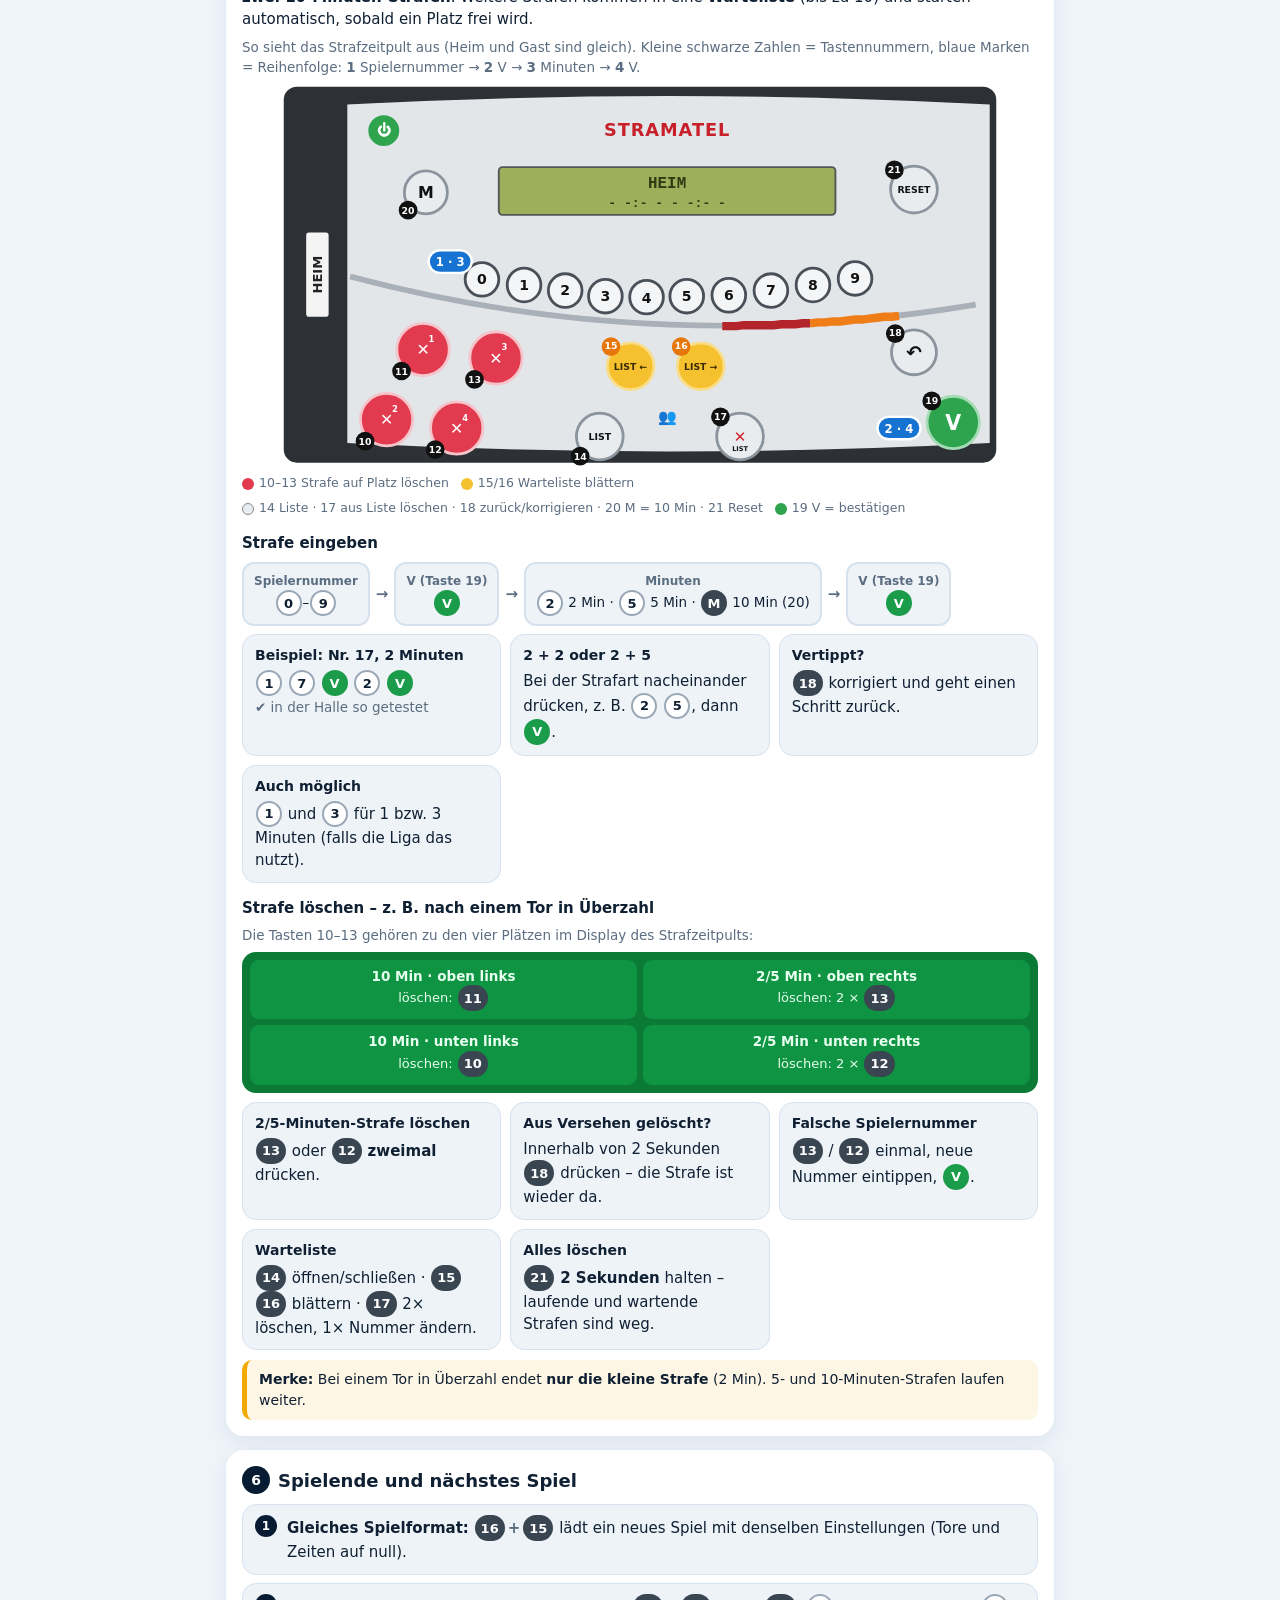
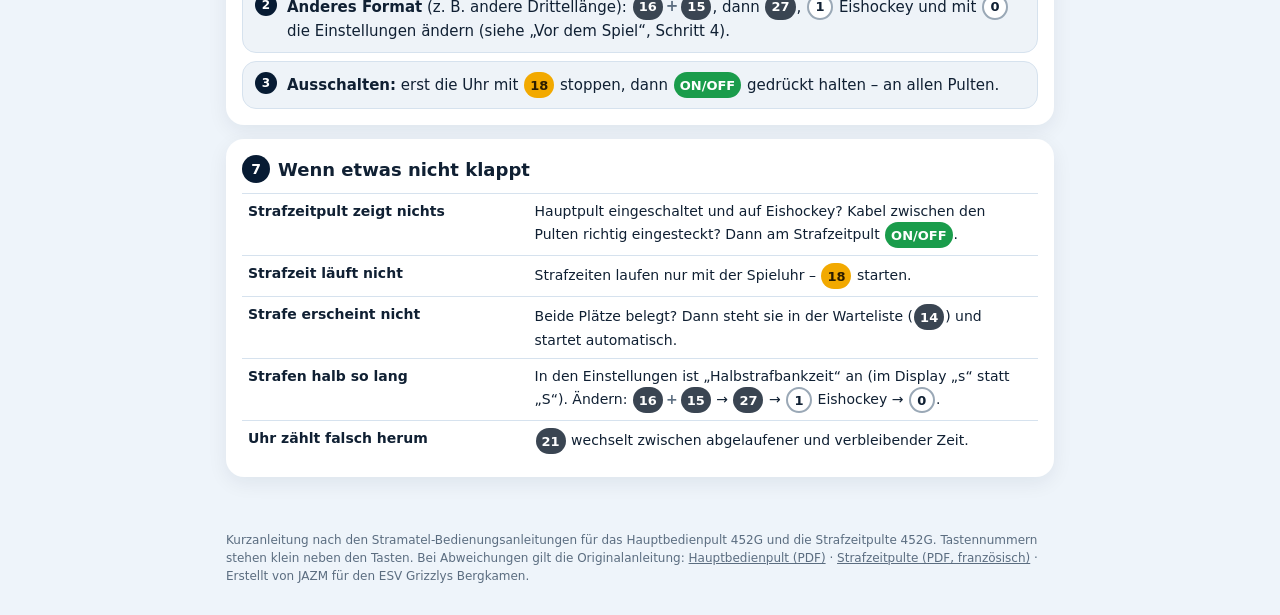
==== commit bf43750f: "Test 1.23.0.151 (Admin-Bereich)" ====
--- a/anleitung-anzeigetafel.html
+++ b/anleitung-anzeigetafel.html
@@ -61,6 +61,26 @@
 .back{display:inline-block;color:#fff;font:700 13px/1.2 inherit;font-family:inherit;text-decoration:none;background:rgba(255,255,255,.14);padding:8px 13px;border-radius:99px;border:0;cursor:pointer}
 .back.print{background:#f2a900;color:#2a1c00}
 header p.stand{margin-top:8px;font-size:12.5px;opacity:.75}
+
+/* Suche */
+.srch{position:sticky;top:0;z-index:5;background:var(--bg);padding:10px 0 8px;margin:-4px 0 6px}
+.srch .box{position:relative}
+.srch input{width:100%;font:inherit;font-size:16px;padding:12px 40px 12px 40px;border:1.5px solid var(--line);border-radius:14px;background:var(--card);color:var(--text);box-shadow:0 4px 14px rgba(8,31,55,.08)}
+.srch input:focus{outline:0;border-color:#1673d1;box-shadow:0 0 0 3px rgba(22,115,209,.18)}
+.srch .lupe{position:absolute;left:13px;top:50%;transform:translateY(-50%);font-size:16px;opacity:.6;pointer-events:none}
+.srch .x{position:absolute;right:8px;top:50%;transform:translateY(-50%);border:0;background:var(--chip);color:var(--text);width:28px;height:28px;border-radius:50%;font-size:16px;cursor:pointer}
+.srch .x[hidden]{display:none}
+.srch .tips[hidden]{display:none}
+.srch input::-webkit-search-cancel-button,.srch input::-webkit-search-decoration{-webkit-appearance:none;appearance:none;display:none}
+.srch .info{font-size:13px;color:var(--muted);margin:6px 4px 0;min-height:1em}
+.srch .tips{display:flex;flex-wrap:wrap;gap:6px;margin-top:8px}
+.srch .tips button{border:1px solid var(--line);background:var(--card);color:var(--text);border-radius:99px;padding:5px 10px;font:inherit;font-size:12.5px;font-weight:700;cursor:pointer}
+.searching nav.toc{display:none}
+[data-sx]{display:none!important}
+.hit{outline:3px solid #f2a900;outline-offset:2px;border-radius:12px;background:rgba(242,169,0,.12)!important}
+tr.hit td{background:rgba(242,169,0,.14)}
+.noHit{background:var(--card);border-radius:18px;padding:16px;font-size:14px}
+@media print{.srch,.noHit{display:none!important}}
 @media print{header{background:#071b33!important;-webkit-print-color-adjust:exact;print-color-adjust:exact}section{box-shadow:none;border:1px solid #ccc;break-inside:avoid}nav.toc,.hbtns,.back{display:none}body{background:#fff}}
 </style>
 </head>
@@ -69,10 +89,12 @@
 <small>ESV Grizzlys Bergkamen · Kampfgericht</small>
 <h1>Anzeigetafel bedienen<br>Stramatel 452 – Eishockey</h1>
 <p>Hauptpult für Uhr, Tore und Auszeiten · zwei Strafzeitpulte (Heim und Gast) für die Strafen</p>
-<p class="stand">Stand: 20.10.2026 · mit Grafik der Strafzeitpulte</p>
+<p class="stand">Stand: 20.10.2026 · mit Grafik der Strafzeitpulte und Suche</p>
 <div class="hbtns"><a class="back" href="./">‹ Zurück zur App</a><button class="back print" type="button" onclick="window.print()">🖨 Drucken / als PDF speichern</button></div>
 </div></header>
 <main>
+<div class="srch" role="search"><div class="box"><span class="lupe" aria-hidden="true">🔍</span><input id="q" type="search" placeholder="Suchen, z. B. 2+2, Auszeit, löschen" aria-label="Anleitung durchsuchen" autocomplete="off" enterkeyhint="search"><button class="x" id="qx" type="button" aria-label="Suche löschen" hidden>×</button></div><div class="info" id="qi"></div><div class="tips" id="qt"><button type="button">2+2</button><button type="button">Strafe löschen</button><button type="button">Auszeit</button><button type="button">Tor</button><button type="button">Uhr korrigieren</button></div></div>
+<div class="noHit" id="nohit" hidden>Nichts gefunden. Versuch ein anderes Wort, z. B. „Strafe“, „Tor“, „Uhr“ oder eine Tastennummer.</div>
 <nav class="toc"><a href="#start">Vor dem Spiel</a><a href="#pult">Hauptpult</a><a href="#spiel">Während des Spiels</a><a href="#korr">Korrigieren</a><a href="#strafe">Strafzeitpulte</a><a href="#ende">Spielende</a><a href="#hilfe">Hilfe</a></nav>
 
 <section>
@@ -247,5 +269,57 @@
 </section>
 </main>
 <footer>Kurzanleitung nach den Stramatel-Bedienungsanleitungen für das Hauptbedienpult 452G und die Strafzeitpulte 452G. Tastennummern stehen klein neben den Tasten. Bei Abweichungen gilt die Originalanleitung: <a href="https://pimage.sport-thieme.de/pdf/Bedienungsanleitung_Hauptbedienpult_Stramatel_Anzeigetafel_3971909_INT.pdf" target="_blank" rel="noopener">Hauptbedienpult (PDF)</a> · <a href="https://www.stramatel.com/wp-content/uploads/2023/03/UF452GPT_G-Pupitres-penalites-452G.pdf" target="_blank" rel="noopener">Strafzeitpulte (PDF, französisch)</a> · Erstellt von JAZM für den ESV Grizzlys Bergkamen.</footer>
+<script>
+/* Suche in der Anleitung: blendet nicht passende Abschnitte aus und markiert Treffer.
+   „2+2“, „2 + 2“, „2×2“ und „2x2“ gelten als gleich, Umlaute und Groß/klein sind egal. */
+(function(){
+  const q=document.getElementById("q"), qi=document.getElementById("qi"), qx=document.getElementById("qx"), qt=document.getElementById("qt"), nohit=document.getElementById("nohit");
+  const norm=t=>String(t).toLowerCase().replace(/ä/g,"ae").replace(/ö/g,"oe").replace(/ü/g,"ue").replace(/ß/g,"ss").replace(/[×✕]/g,"x").replace(/(\d)\s*x\s*(\d)/g,"$1+$2").replace(/\s*([+\/–-])\s*/g,"$1").replace(/\s+/g," ").trim();
+  const CONT=".grid,.steps,table,.slots";
+  const UNIT=".tile,li,tr,.slots>div";
+  const secs=[...document.querySelectorAll("main section")];
+  function clear(){document.querySelectorAll("[data-sx]").forEach(e=>e.removeAttribute("data-sx"));document.querySelectorAll(".hit").forEach(e=>e.classList.remove("hit"));}
+  function run(){
+    const raw=q.value, words=norm(raw).split(" ").filter(Boolean);
+    clear(); qx.hidden=!raw; qt.hidden=!!raw; document.body.classList.toggle("searching",!!words.length);
+    if(!words.length){qi.textContent="";nohit.hidden=true;return;}
+    const has=el=>{const t=norm(el.textContent);return words.every(w=>t.includes(w));};
+    let hits=0;
+    secs.forEach(sec=>{
+      const h2=sec.querySelector("h2");
+      if(h2&&has(h2)){hits++;h2.classList.add("hit");return;}
+      let any=false, groups=[], g={h3:null,items:[]};
+      [...sec.children].forEach(c=>{if(c.tagName==="H2")return;if(c.tagName==="H3"){groups.push(g);g={h3:c,items:[]};}else g.items.push(c);});
+      groups.push(g);
+      groups.forEach(gr=>{
+        const h3hit=gr.h3&&has(gr.h3);
+        if(h3hit){any=true;hits++;gr.h3.classList.add("hit");return;}
+        let gAny=false;
+        gr.items.forEach(c=>{
+          if(c.matches(CONT)){
+            const units=[...c.querySelectorAll(UNIT)].filter(u=>u.parentElement.closest(CONT)===c||u.closest(CONT)===c);
+            let n=0; units.forEach(u=>{if(has(u)){n++;u.classList.add("hit");}else u.setAttribute("data-sx","");});
+            if(n){hits+=n;gAny=true;}else c.setAttribute("data-sx","");
+          }else if(c.matches(".svgwrap,.legend")){c.setAttribute("data-sx","");}
+          else if(has(c)){hits++;gAny=true;c.classList.add("hit");}
+          else c.setAttribute("data-sx","");
+        });
+        if(gAny)any=true; else if(gr.h3)gr.h3.setAttribute("data-sx","");
+      });
+      if(!any)sec.setAttribute("data-sx","");
+    });
+    qi.textContent=hits?(hits===1?"1 Treffer":hits+" Treffer"):"";
+    nohit.hidden=hits>0;
+  }
+  let t; q.addEventListener("input",()=>{clearTimeout(t);t=setTimeout(run,120);});
+  q.addEventListener("keydown",e=>{if(e.key==="Escape"){q.value="";run();}if(e.key==="Enter")q.blur();});
+  qx.addEventListener("click",()=>{q.value="";run();q.focus();});
+  qt.addEventListener("click",e=>{const b=e.target.closest("button");if(!b)return;q.value=b.textContent;run();});
+  /* Drucken immer vollständig */
+  let saved="";
+  window.addEventListener("beforeprint",()=>{saved=q.value;if(saved){q.value="";run();}});
+  window.addEventListener("afterprint",()=>{if(saved){q.value=saved;run();}});
+})();
+</script>
 </body>
 </html>
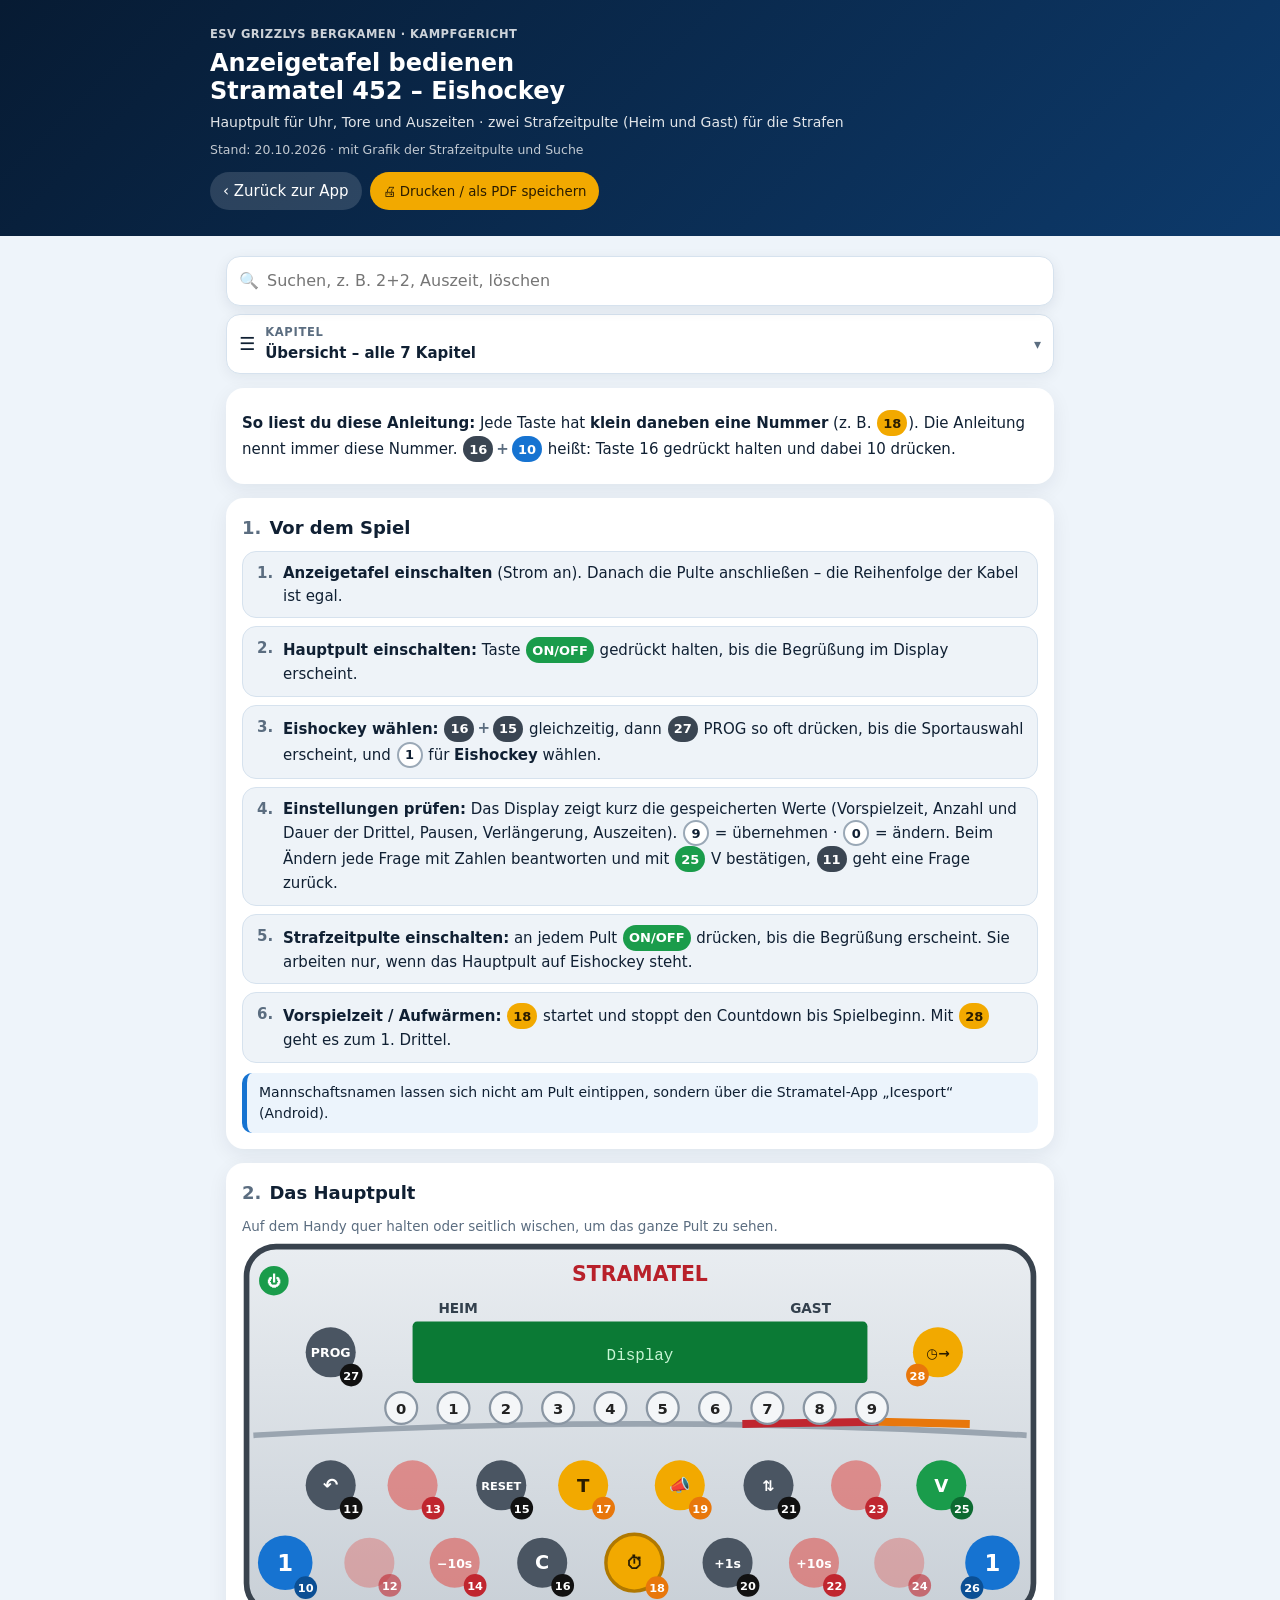
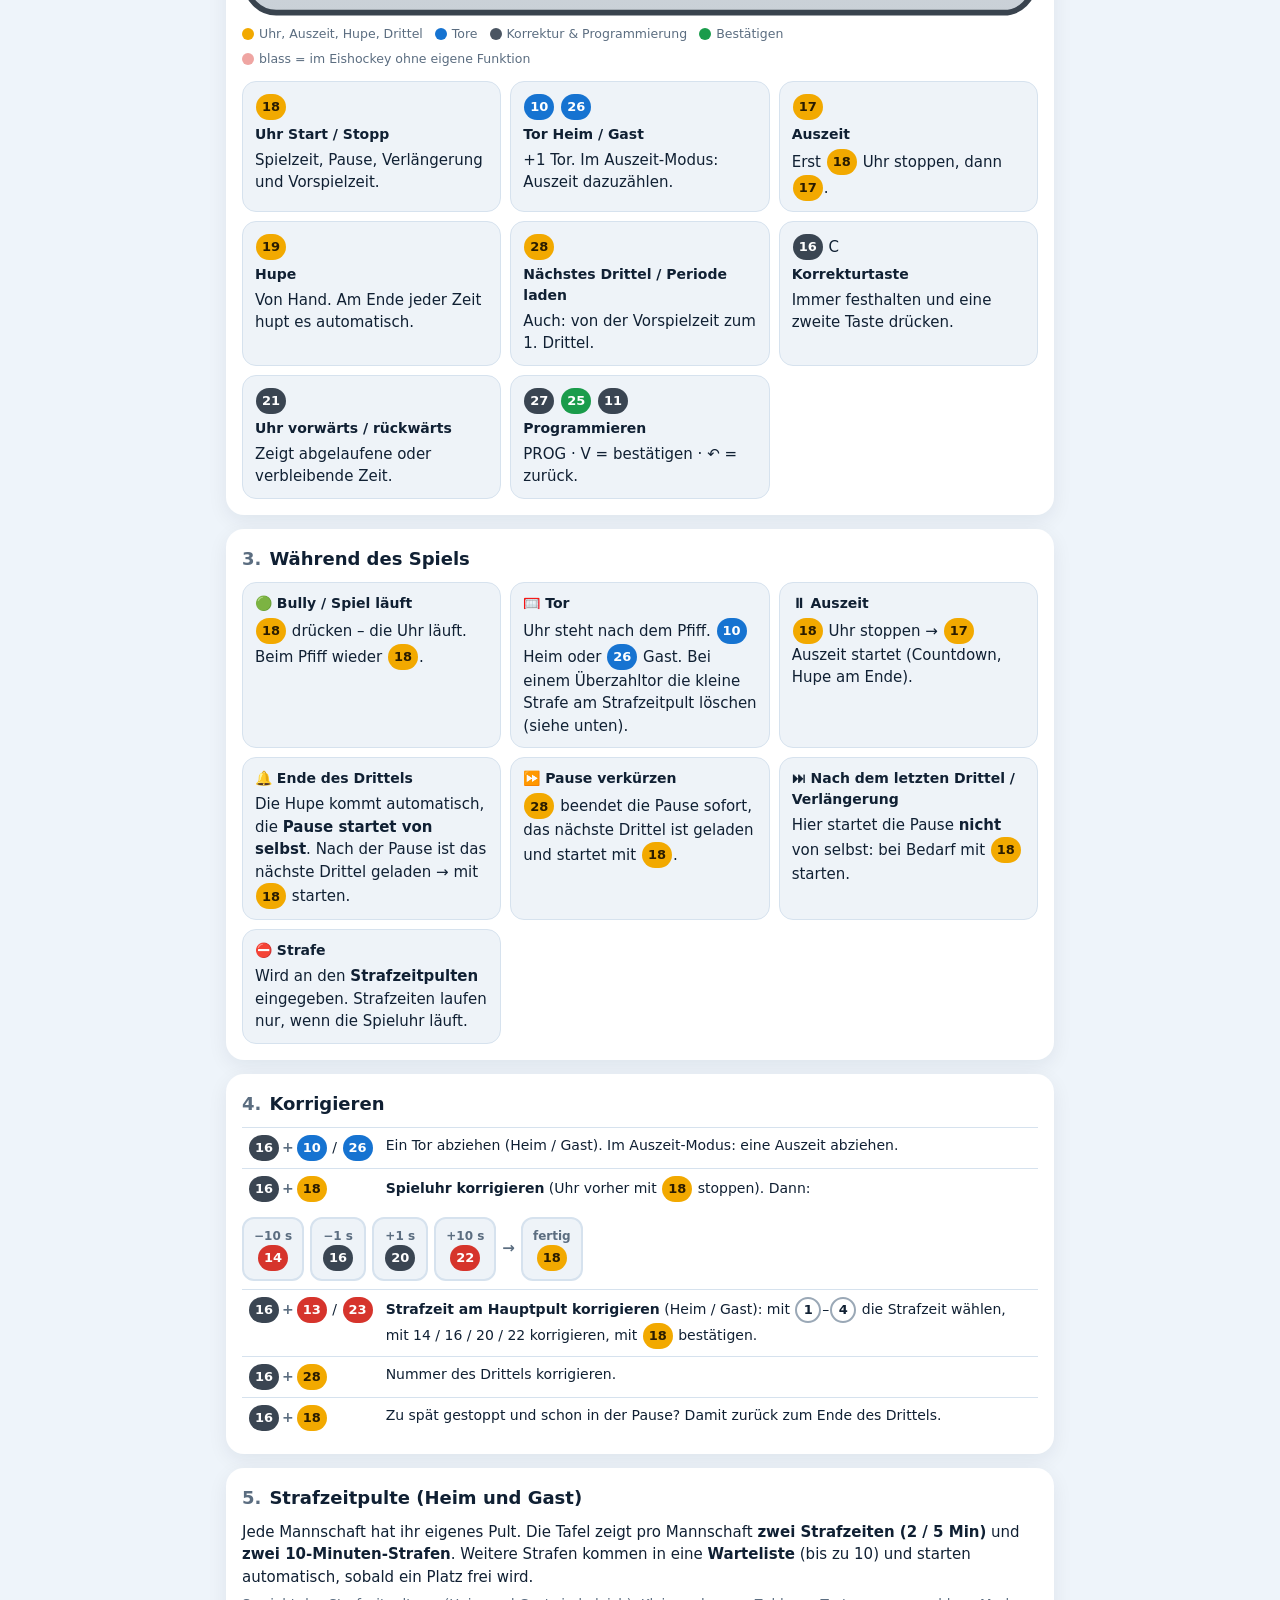
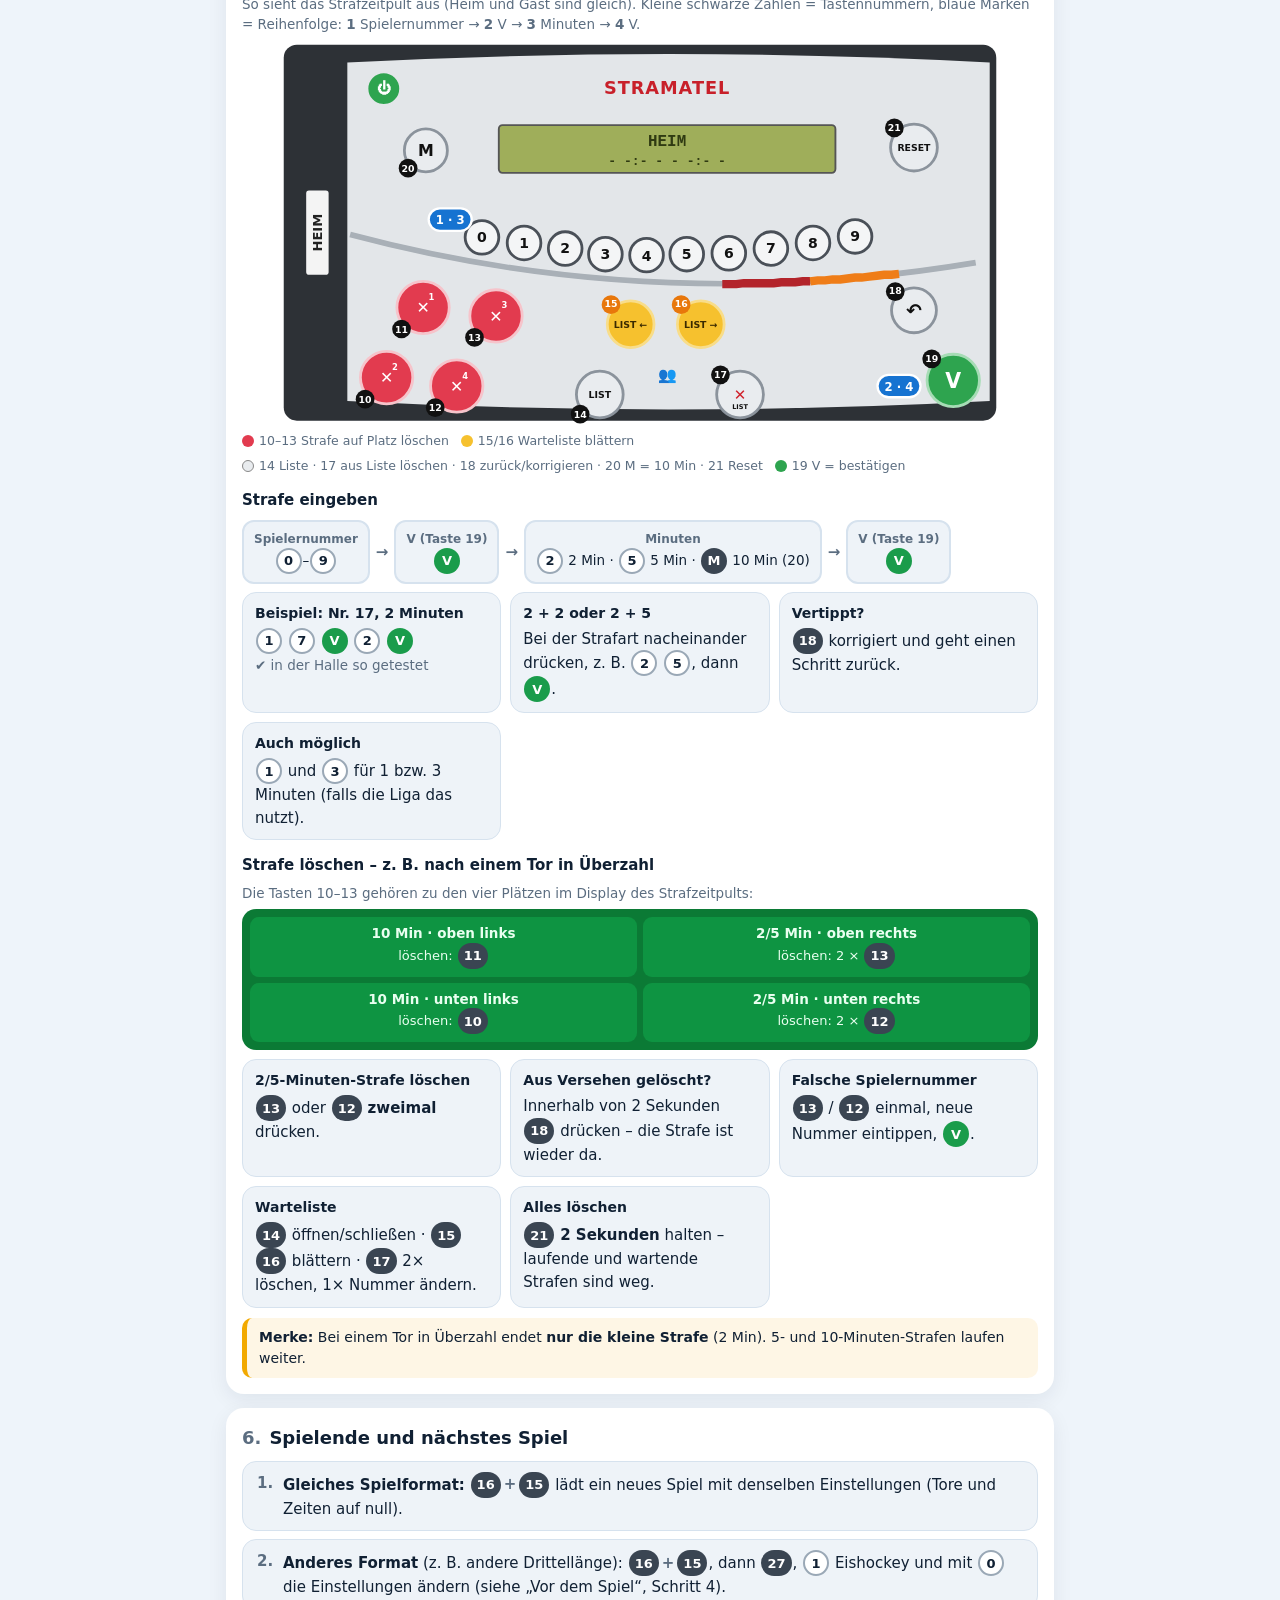
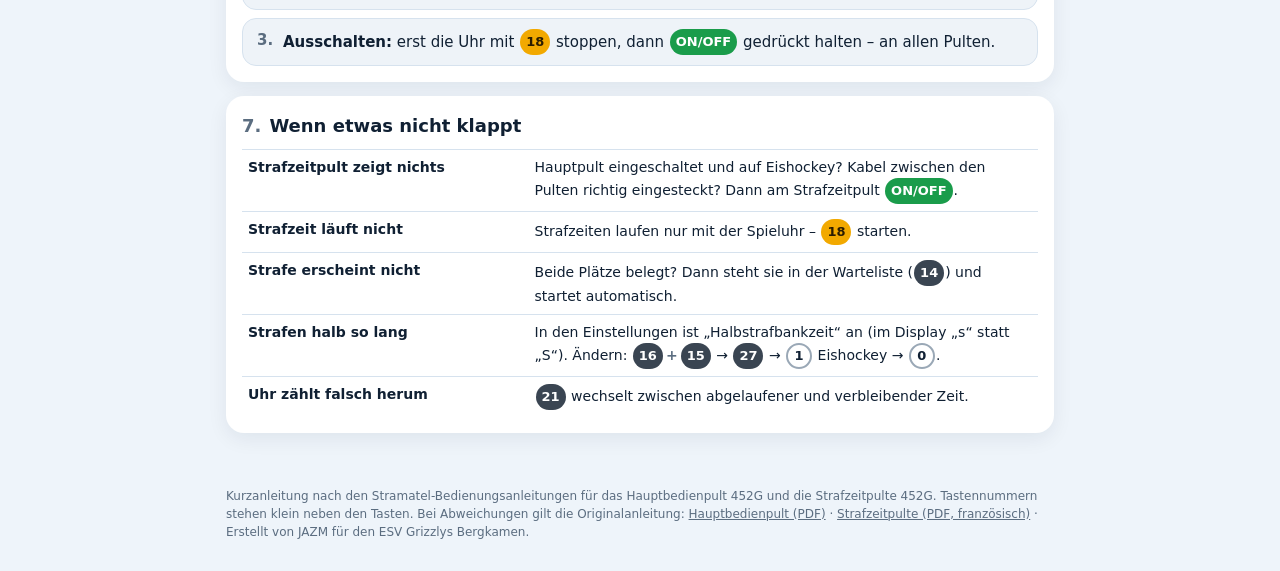
==== commit 159164f6: "Test 1.23.2.153 (Admin-Bereich)" ====
--- a/anleitung-anzeigetafel.html
+++ b/anleitung-anzeigetafel.html
@@ -62,6 +62,31 @@
 .back.print{background:#f2a900;color:#2a1c00}
 header p.stand{margin-top:8px;font-size:12.5px;opacity:.75}
 
+
+
+section{scroll-margin-top:150px}
+/* Gliederung ohne Kreise – Kreise/Pillen sind nur für Tasten */
+h2 .n,h2 .n{width:auto;height:auto;border-radius:0;background:none!important;color:var(--muted);font-size:18px;font-weight:800;display:inline}
+h2 .n::after{content:"."}
+.steps li{padding-left:40px}
+.steps li::before{content:counter(s) ".";width:auto;height:auto;border-radius:0;background:none!important;color:var(--muted);font-size:15px;font-weight:800;top:10px;left:14px;display:block}
+
+/* Kapitel-Knopf mit aufklappbarer Liste (statt wischbarer Leiste) */
+.srch .box{position:relative}
+.kapBtn{display:flex;align-items:center;gap:10px;width:100%;margin-top:8px;padding:9px 12px;border:1.5px solid var(--line);border-radius:14px;background:var(--card);color:var(--text);font:inherit;text-align:left;cursor:pointer;box-shadow:0 4px 14px rgba(8,31,55,.06)}
+.kapIc{font-size:18px;line-height:1}
+.kapTx{flex:1;min-width:0}.kapTx small{display:block;font-size:11.5px;font-weight:800;letter-spacing:.06em;text-transform:uppercase;color:var(--muted)}
+.kapTx b{display:block;font-size:15px;white-space:nowrap;overflow:hidden;text-overflow:ellipsis}
+.kapArr{font-size:14px;color:var(--muted);transition:transform .2s}
+.srch.kapOpen .kapArr{transform:rotate(180deg)}
+.srch{position:sticky}
+.srch nav.toc{display:none!important;position:absolute;left:0;right:0;top:calc(100% - 4px);z-index:6;flex-direction:column;gap:0;margin:0;padding:6px;overflow:visible;border:1.5px solid var(--line);border-radius:14px;background:var(--card);box-shadow:0 14px 34px rgba(8,31,55,.22)}
+.srch.kapOpen nav.toc{display:flex!important}
+.srch nav.toc a{display:block;padding:12px 12px;border:0;border-radius:10px;font-size:15px;font-weight:700;color:var(--text);white-space:normal}
+.srch nav.toc a+a{border-top:1px solid var(--line);border-radius:0}
+.srch nav.toc a span{display:inline-block;min-width:24px;color:var(--muted)}
+.srch nav.toc a.on{background:rgba(242,169,0,.14);color:var(--text);border-radius:10px}
+.searching .kapBtn{display:none}
 /* Suche */
 .srch{position:sticky;top:0;z-index:5;background:var(--bg);padding:10px 0 8px;margin:-4px 0 6px}
 .srch .box{position:relative}
@@ -72,7 +97,7 @@
 .srch .x[hidden]{display:none}
 .srch .tips[hidden]{display:none}
 .srch input::-webkit-search-cancel-button,.srch input::-webkit-search-decoration{-webkit-appearance:none;appearance:none;display:none}
-.srch .info{font-size:13px;color:var(--muted);margin:6px 4px 0;min-height:1em}
+.srch .info{font-size:13px;color:var(--muted);margin:6px 4px 0}.srch .info:empty{display:none}
 .srch .tips{display:flex;flex-wrap:wrap;gap:6px;margin-top:8px}
 .srch .tips button{border:1px solid var(--line);background:var(--card);color:var(--text);border-radius:99px;padding:5px 10px;font:inherit;font-size:12.5px;font-weight:700;cursor:pointer}
 .searching nav.toc{display:none}
@@ -93,9 +118,8 @@
 <div class="hbtns"><a class="back" href="./">‹ Zurück zur App</a><button class="back print" type="button" onclick="window.print()">🖨 Drucken / als PDF speichern</button></div>
 </div></header>
 <main>
-<div class="srch" role="search"><div class="box"><span class="lupe" aria-hidden="true">🔍</span><input id="q" type="search" placeholder="Suchen, z. B. 2+2, Auszeit, löschen" aria-label="Anleitung durchsuchen" autocomplete="off" enterkeyhint="search"><button class="x" id="qx" type="button" aria-label="Suche löschen" hidden>×</button></div><div class="info" id="qi"></div><div class="tips" id="qt"><button type="button">2+2</button><button type="button">Strafe löschen</button><button type="button">Auszeit</button><button type="button">Tor</button><button type="button">Uhr korrigieren</button></div></div>
+<div class="srch" role="search"><div class="box"><span class="lupe" aria-hidden="true">🔍</span><input id="q" type="search" placeholder="Suchen, z. B. 2+2, Auszeit, löschen" aria-label="Anleitung durchsuchen" autocomplete="off" enterkeyhint="search"><button class="x" id="qx" type="button" aria-label="Suche löschen" hidden>×</button></div><div class="info" id="qi"></div><button type="button" class="kapBtn" id="kapBtn" aria-expanded="false" aria-controls="kapList"><span class="kapIc" aria-hidden="true">☰</span><span class="kapTx"><small>Kapitel</small><b id="kapCur">Übersicht – alle 7 Kapitel</b></span><span class="kapArr" aria-hidden="true">▾</span></button><nav class="toc" id="kapList" aria-label="Kapitel"><a href="#start"><span>1.</span>Vor dem Spiel</a><a href="#pult"><span>2.</span>Hauptpult</a><a href="#spiel"><span>3.</span>Während des Spiels</a><a href="#korr"><span>4.</span>Korrigieren</a><a href="#strafe"><span>5.</span>Strafzeitpulte</a><a href="#ende"><span>6.</span>Spielende</a><a href="#hilfe"><span>7.</span>Hilfe</a></nav></div>
 <div class="noHit" id="nohit" hidden>Nichts gefunden. Versuch ein anderes Wort, z. B. „Strafe“, „Tor“, „Uhr“ oder eine Tastennummer.</div>
-<nav class="toc"><a href="#start">Vor dem Spiel</a><a href="#pult">Hauptpult</a><a href="#spiel">Während des Spiels</a><a href="#korr">Korrigieren</a><a href="#strafe">Strafzeitpulte</a><a href="#ende">Spielende</a><a href="#hilfe">Hilfe</a></nav>
 
 <section>
 <p><b>So liest du diese Anleitung:</b> Jede Taste hat <b>klein daneben eine Nummer</b> (z. B. <span class="k y">18</span>). Die Anleitung nennt immer diese Nummer. <span class="k d">16</span><span class="plus">+</span><span class="k b">10</span> heißt: Taste 16 gedrückt halten und dabei 10 drücken.</p>
@@ -273,7 +297,7 @@
 /* Suche in der Anleitung: blendet nicht passende Abschnitte aus und markiert Treffer.
    „2+2“, „2 + 2“, „2×2“ und „2x2“ gelten als gleich, Umlaute und Groß/klein sind egal. */
 (function(){
-  const q=document.getElementById("q"), qi=document.getElementById("qi"), qx=document.getElementById("qx"), qt=document.getElementById("qt"), nohit=document.getElementById("nohit");
+  const q=document.getElementById("q"), qi=document.getElementById("qi"), qx=document.getElementById("qx"), nohit=document.getElementById("nohit");
   const norm=t=>String(t).toLowerCase().replace(/ä/g,"ae").replace(/ö/g,"oe").replace(/ü/g,"ue").replace(/ß/g,"ss").replace(/[×✕]/g,"x").replace(/(\d)\s*x\s*(\d)/g,"$1+$2").replace(/\s*([+\/–-])\s*/g,"$1").replace(/\s+/g," ").trim();
   const CONT=".grid,.steps,table,.slots";
   const UNIT=".tile,li,tr,.slots>div";
@@ -281,7 +305,7 @@
   function clear(){document.querySelectorAll("[data-sx]").forEach(e=>e.removeAttribute("data-sx"));document.querySelectorAll(".hit").forEach(e=>e.classList.remove("hit"));}
   function run(){
     const raw=q.value, words=norm(raw).split(" ").filter(Boolean);
-    clear(); qx.hidden=!raw; qt.hidden=!!raw; document.body.classList.toggle("searching",!!words.length);
+    clear(); qx.hidden=!raw; document.body.classList.toggle("searching",!!words.length);
     if(!words.length){qi.textContent="";nohit.hidden=true;return;}
     const has=el=>{const t=norm(el.textContent);return words.every(w=>t.includes(w));};
     let hits=0;
@@ -314,7 +338,24 @@
   let t; q.addEventListener("input",()=>{clearTimeout(t);t=setTimeout(run,120);});
   q.addEventListener("keydown",e=>{if(e.key==="Escape"){q.value="";run();}if(e.key==="Enter")q.blur();});
   qx.addEventListener("click",()=>{q.value="";run();q.focus();});
-  qt.addEventListener("click",e=>{const b=e.target.closest("button");if(!b)return;q.value=b.textContent;run();});
+  /* aktuelles Kapitel in der Leiste markieren */
+  const links=[...document.querySelectorAll(".srch nav.toc a")];
+  if(window.IntersectionObserver&&links.length){
+    const seen=new Map();
+    const io=new IntersectionObserver(es=>{es.forEach(e=>seen.set(e.target.id,e.isIntersecting?e.boundingClientRect.top:null));
+      const vis=[...seen.entries()].filter(([,t])=>t!==null).sort((a,b)=>a[1]-b[1]);const id=vis.length?vis[0][0]:null;
+      links.forEach(a=>{const on=a.getAttribute("href")==="#"+id;a.classList.toggle("on",on);});
+      const cur=links.find(a=>a.getAttribute("href")==="#"+id); document.getElementById("kapCur").textContent=cur?cur.textContent.replace(/^(\d+\.)/,"$1 "):"Übersicht – alle 7 Kapitel";
+    },{rootMargin:"-150px 0px -50% 0px"});
+    secs.filter(x=>x.id).forEach(x=>io.observe(x));
+  }
+  /* Kapitel-Liste auf- und zuklappen */
+  const srch=document.querySelector(".srch"), kb=document.getElementById("kapBtn");
+  const kap=o=>{srch.classList.toggle("kapOpen",o);kb.setAttribute("aria-expanded",o?"true":"false");};
+  kb.addEventListener("click",e=>{e.stopPropagation();kap(!srch.classList.contains("kapOpen"));});
+  links.forEach(a=>a.addEventListener("click",()=>kap(false)));
+  document.addEventListener("click",e=>{if(!e.target.closest(".srch"))kap(false);});
+  document.addEventListener("keydown",e=>{if(e.key==="Escape")kap(false);});
   /* Drucken immer vollständig */
   let saved="";
   window.addEventListener("beforeprint",()=>{saved=q.value;if(saved){q.value="";run();}});
